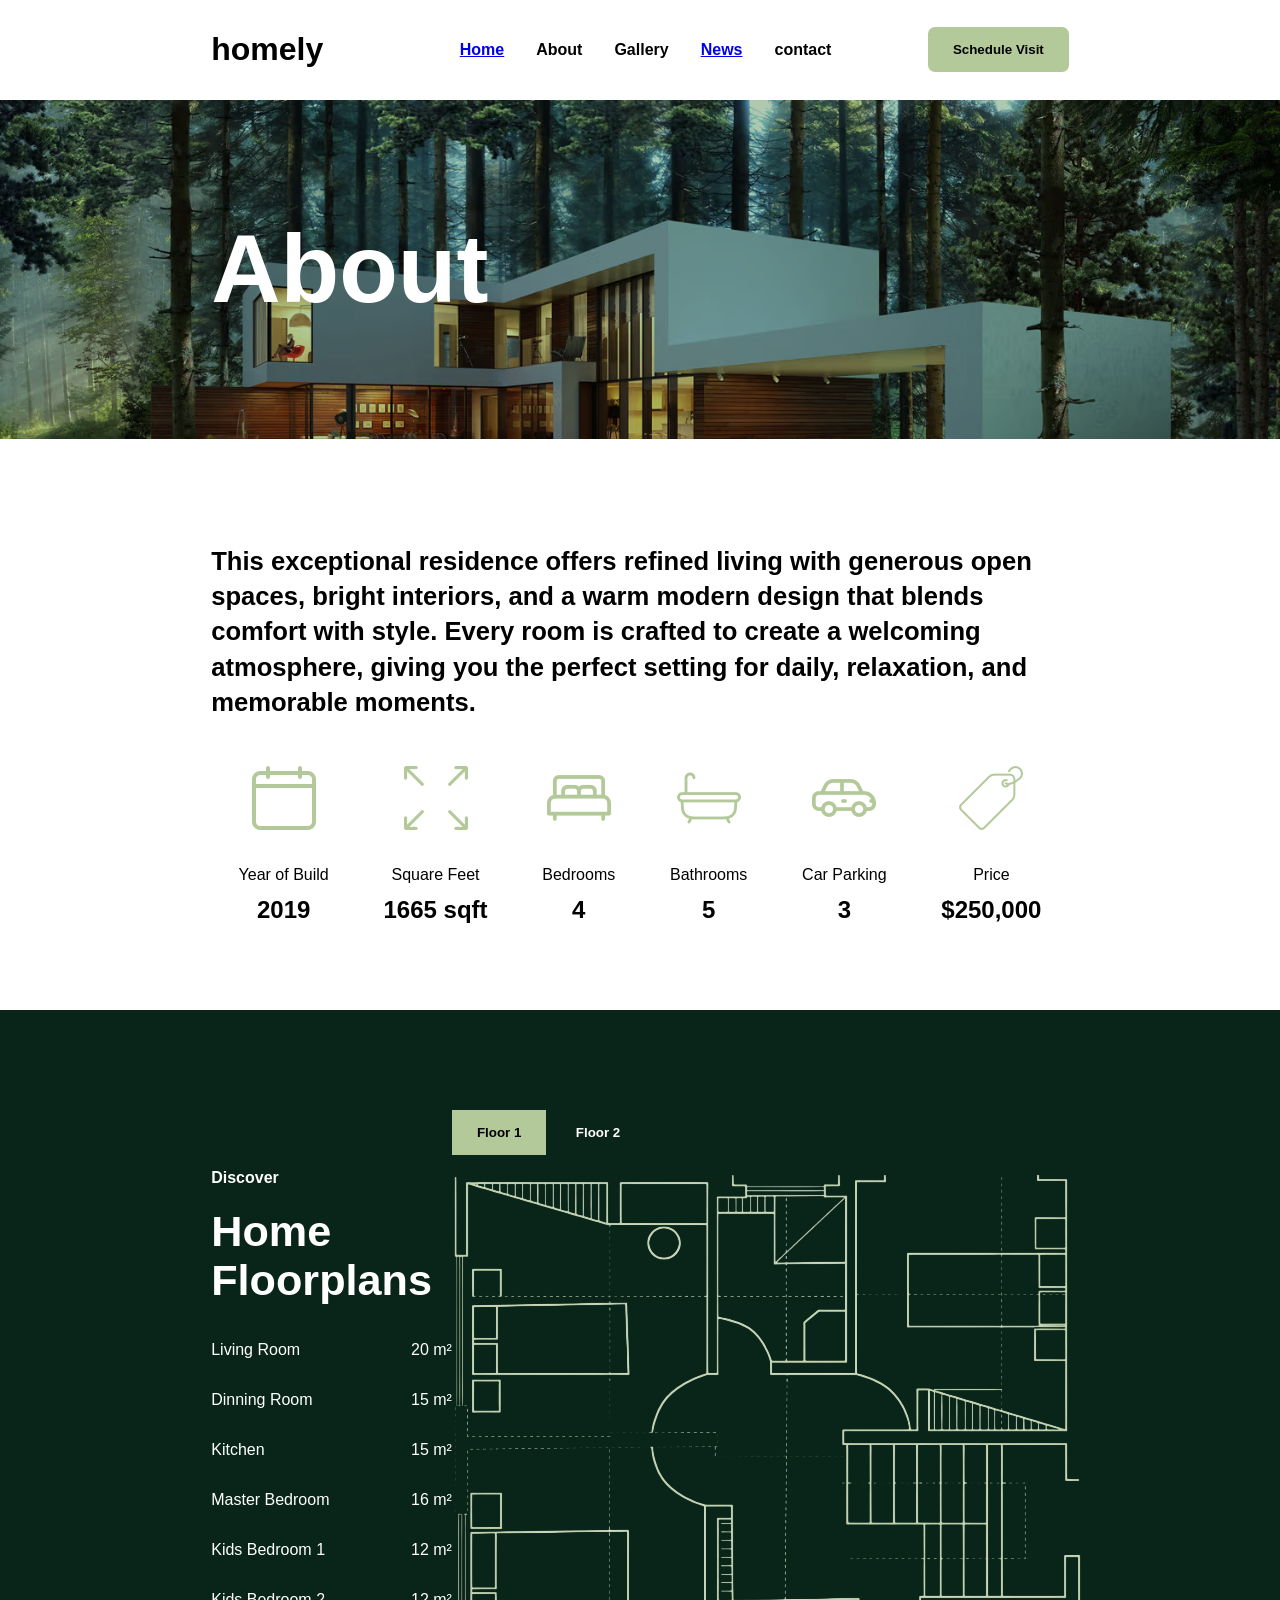
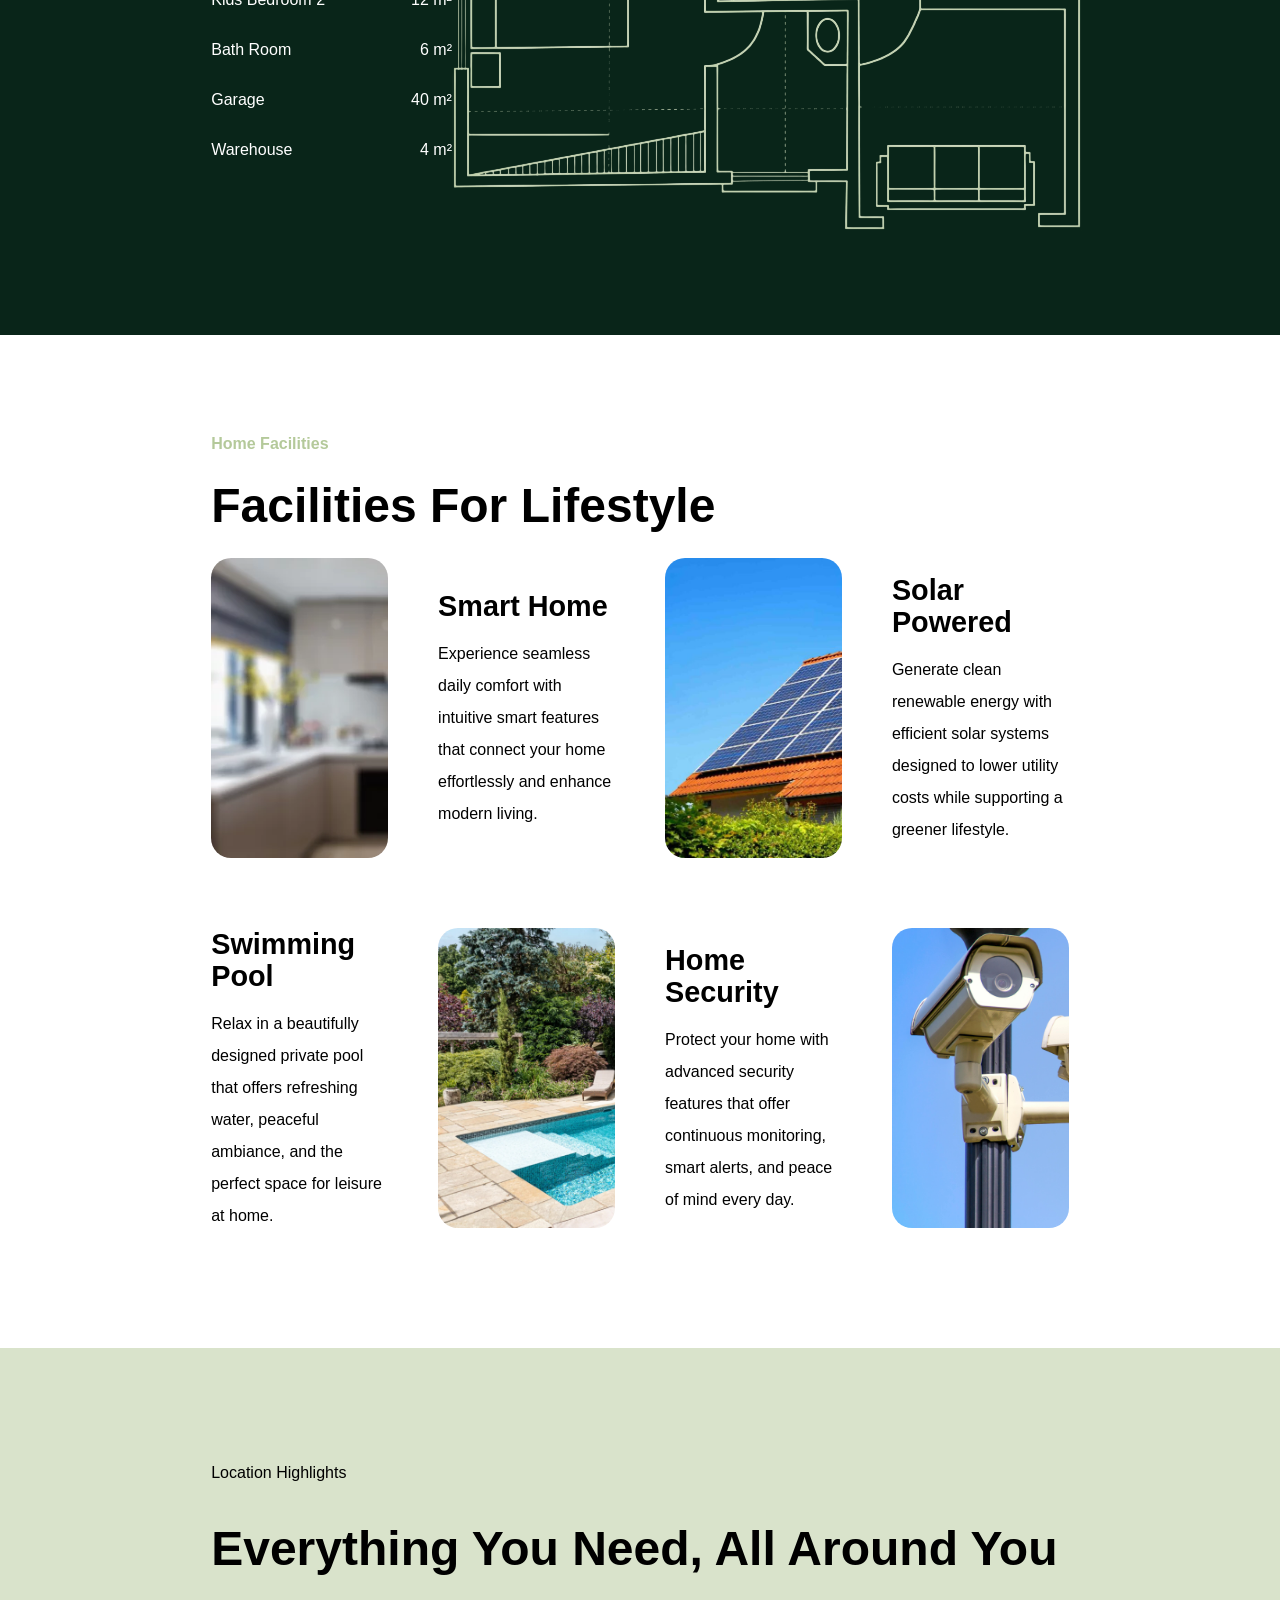
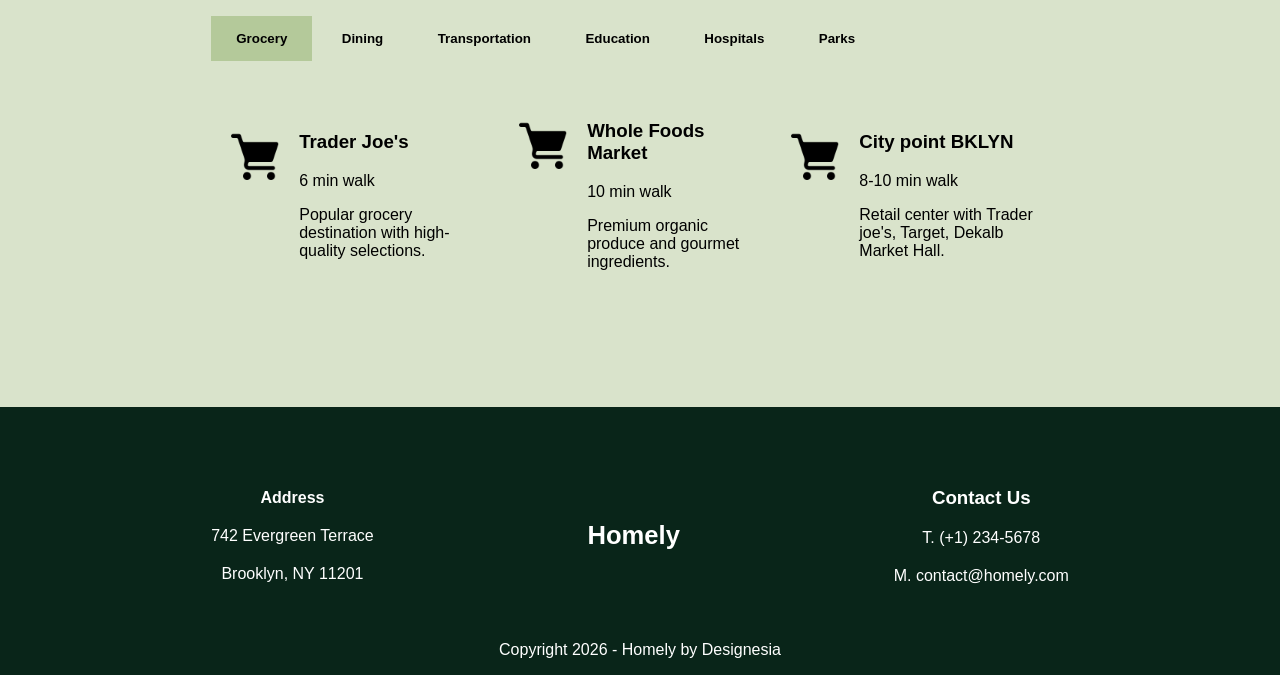
==== About.html @ 73abfb29 "first commit" ====
<!DOCTYPE html>
<html lang="en">
<head>
    <meta charset="UTF-8">
    <title>Title</title>
    <link rel="stylesheet" href="style.css">
</head>
<body>
<header>
    <h1>homely</h1>
    <nav>
        <ul class="navlist">
            <li><a href="index.html">Home</a></li>
            <li>About</li>
            <li>Gallery</li>
            <li><a href="News.html">News</a></li>
            <li>contact</li>
        </ul>
    </nav>
    <button class="hamburger" id="hamburger">&#9776;</button>
    <button>Schedule Visit</button>
</header>
<main>
    <div id="SubpageTitulo">
        <div>
            <h1>About</h1>
        </div>
    </div>
    <div id="AboutSubsection">
        <h3 id="AboutSubtitulo">This exceptional residence offers refined living with generous open spaces, bright
            interiors, and a warm
            modern design that blends comfort with style. Every room is crafted to create a welcoming atmosphere, giving
            you the perfect setting for daily, relaxation, and memorable moments.</h3>
        <div>
            <div>
                <div id="CalendarIcon"></div>
                <p>Year of Build</p>
                <h3>2019</h3>
            </div>
            <div>
                <div id="ExpandIcon64"></div>
                <p>Square Feet</p>
                <h3>1665 sqft</h3>
            </div>
            <div>
                <div id="BedIcon64"></div>
                <p>Bedrooms</p>
                <h3>4</h3>
            </div>
            <div>
                <div id="BathTubIcon64"></div>
                <p>Bathrooms</p>
                <h3>5</h3>
            </div>
            <div>
                <div id="CarIcon64"></div>
                <p>Car Parking</p>
                <h3>3</h3>
            </div>
            <div>
                <div id="PriceTagIcon"></div>
                <p>Price</p>
                <h3>$250,000</h3>
            </div>
        </div>
    </div>
    <div id="AboutLayout">
        <div id="HomeLayout">
            <div>
                <p id="AboutLayoutSubtitulo">Discover</p>
                <h2 id="HomeLayoutTitulo">Home Floorplans</h2>
                <div class="FloorAreas">
                    <p>Living Room</p>
                    <p>20 m²</p>
                </div>
                <div class="FloorAreas">
                    <p>Dinning Room</p>
                    <p>15 m²</p>
                </div>
                <div class="FloorAreas">
                    <p>Kitchen</p>
                    <p>15 m²</p>
                </div>
                <div class="FloorAreas">
                    <p>Master Bedroom</p>
                    <p>16 m²</p>
                </div>
                <div class="FloorAreas">
                    <p>Kids Bedroom 1</p>
                    <p>12 m²</p>
                </div>
                <div class="FloorAreas">
                    <p>Kids Bedroom 2</p>
                    <p>12 m²</p>
                </div>
                <div class="FloorAreas">
                    <p>Bath Room</p>
                    <p>6 m²</p>
                </div>
                <div class="FloorAreas">
                    <p>Garage</p>
                    <p>40 m²</p>
                </div>
                <div class="FloorAreas">
                    <p>Warehouse</p>
                    <p>4 m²</p>
                </div>
            </div>
            <div>
                <div>
                    <button>Floor 1</button>
                    <button class="TextoBlanco">Floor 2</button>
                </div>
                <img src="Images/HouseLayout.png" height="656" width="630" alt="Layout de la casa" id="LayoutImage"/>
            </div>
        </div>
    </div>
    <div id="AboutFacilities">
        <p id="AboutFacilitiesSubtitulo">Home Facilities</p>
        <h3 id="LifestyleText">Facilities For Lifestyle</h3>
        <div id="FacilitiesGrid">
            <div class="FacilitiesImg" id="SmartHomeImg"></div>
            <div class="FacilitiesText">
                <h3 class="FacilitiesGridTitulo">Smart Home</h3>
                <p>Experience seamless daily comfort with intuitive smart features that connect
                    your home effortlessly and enhance modern living.</p>
            </div>
            <div class="FacilitiesImg" id="SolarPoweredImg"></div>
            <div class="FacilitiesText">
                <h3 class="FacilitiesGridTitulo">Solar Powered</h3>
                <p>Generate clean renewable energy with efficient solar systems designed to
                    lower utility costs while supporting a greener lifestyle.</p>
            </div>
            <div class="FacilitiesText">
                <h3 class="FacilitiesGridTitulo">Swimming Pool</h3>
                <p>Relax in a beautifully designed private pool that offers refreshing water,
                    peaceful ambiance, and the perfect space for leisure at home.</p>
            </div>
            <div class="FacilitiesImg" id="SwimmingPoolImg"></div>
            <div class="FacilitiesText">
                <h3 class="FacilitiesGridTitulo">Home Security</h3>
                <p>Protect your home with advanced security features that offer continuous
                    monitoring, smart alerts, and peace of mind every day.</p>
            </div>
            <div class="FacilitiesImg" id="HomeSecurityImg"></div>
        </div>
    </div>
    <div id="Locations">
        <div>
            <p>Location Highlights</p>
            <h2 id="LocationsTitulo">Everything You Need, All Around You</h2>
            <div id="ButtonsLocations">
                <button>Grocery</button>
                <button>Dining</button>
                <button>Transportation</button>
                <button>Education</button>
                <button>Hospitals</button>
                <button>Parks</button>
            </div>
            <div id="GroceriesList">
                <div>
                    <img src="Images/ShoppingKartIcon.png" alt="Carrito">
                    <div>
                        <h3>Trader Joe's</h3>
                        <p>6 min walk</p>
                        <p>Popular grocery destination with high-quality selections.</p>
                    </div>
                </div>
                <div>
                    <img src="Images/ShoppingKartIcon.png" alt="Carrito">
                    <div>
                        <h3>Whole Foods Market</h3>
                        <p>10 min walk</p>
                        <p>Premium organic produce and gourmet ingredients.</p>
                    </div>
                </div>
                <div>
                    <img src="Images/ShoppingKartIcon.png" alt="Carrito">
                    <div>
                        <h3>City point BKLYN</h3>
                        <p>8-10 min walk</p>
                        <p>Retail center with Trader joe's, Target, Dekalb Market Hall.</p>
                    </div>
                </div>
            </div>
        </div>
    </div>
</main>
<footer>
    <div>
        <div id="FooterAddress">
            <h4>Address</h4>
            <p>742 Evergreen Terrace</p>
            <p>Brooklyn, NY 11201</p>
        </div>
        <div>
            <h3 id="FooterNombre">Homely</h3>
        </div>
        <div>
            <h3>Contact Us</h3>
            <p>T. (+1) 234-5678</p>
            <p>M. contact@homely.com</p>
        </div>
    </div>
    <p>Copyright 2026 - Homely by Designesia</p>
</footer>
</body>
</html>
---- style.css ----
html, body {
    /* Esto es para que no se desborde Lateralmente */
    max-width: 100%;
}

html {
    /* Esta línea es lo que principalmente permite hacer un smooth scroll a ciertas secciones de la pagina a través del nav */
    scroll-behavior: smooth;
}

body {
    /* Estilo de todas las letras de la página */
    font-family: Arial, Helvetica, sans-serif;
    margin: 0;
    display: flex;
    flex-direction: column;
    align-items: center;
}

header {
    /* Sticky position permite que se enganche a la parte de arriba de la pantalla */
    position: sticky;
    top: 0;
    /* Todo esto lo busqué en google para poder hacer el sticky header */
    /* Sirve básicamente para que el header se ponga por delante de los elementos en los que se encuentra por encima */
    z-index: 100;
    background-color: white;
    /* Animación para cuando se engancha arriba */
    transition: box-shadow 0.3s ease, padding 0.3s ease;
    /* Este padding sirve para que el justify-content del flex no ponga los elementos enganchados a las esquinas */
    padding: 10px 16.5%;
    width: 67%;
    display: flex;
    flex-direction: row;
    justify-content: space-between;
    align-items: center;
}

/* Esta es la clase que se activa cuando empiezas a hacer scroll */
header.scrolled {
    /* Pequeño efecto para dar la ilusión de que el header está por encima de los elementos */
    box-shadow: 0 4px 20px rgba(0, 0, 0, 0.1);
    padding: 6px 16.5%;
}

.navlist {
    display: flex;
    flex-direction: row;
    gap: 32px;
}

.navlist li {
    /* Esto quita los bullet points de los elementos li */
    list-style-type: none;
    font-weight: bold;
}

button {
    border: none;
    padding: 15px 25px;
    border-radius: 7px;
    background-color: #B4C99A;
    font-weight: bold;
}

main {
    width: 100%;
    display: flex;
    flex-direction: column;
    align-items: center;
}

#Hero {
    width: 67%;
    margin-top: 50px;
    margin-bottom: 100px;
    display: flex;
    flex-direction: row;
    justify-content: space-between;
    align-items: center;
}

#Hero > div:first-child {
    width: 50%;
}

#Hero > div:last-child {
    width: 40%;
}

#HeroTitulo {
    font-size: 3.5rem;
    font-weight: bold;
}

#HeroSubtitulo {
    font-size: 1rem;
    color: #B4C99A;
    font-weight: bold;
}

.TextoNormal {
    font-size: 1rem;
    color: #707070;
    line-height: 2;
}

#HeroImage {
    width: 100%;
}

#HeroSubSection {
    width: 100%;
    padding-top: 70px;
    padding-bottom: 70px;
    display: flex;
    flex-direction: column;
    align-items: center;
    background-color: #092519;
}

#SubSectionText {
    width: 67%;
    display: flex;
    flex-direction: row;
    justify-content: space-between;
    align-items: center;
}

/* Esta sección equivale al texto de la propiedad de la izquierda */
#HeroSubSection > div:first-child > div:first-child {
    width: 70%;
    font-size: 1.6rem;
    line-height: 1.5;
    font-weight: bold;
}

/* El precio "For Sale" de la vivienda a la derecha */
#HeroSubSection > div:first-child > div:last-child {
    width: 30%;
    display: flex;
    flex-direction: column;
    justify-content: center;
    align-items: center;
}

/* Div con las características */
#HeroSubSection > div:last-child {
    width: 67%;
    display: flex;
    flex-direction: row;
    align-items: center;
}

.TextoBlanco {
    color: white;
}

#TextoBlancoGrande {
    margin: 0;
    font-size: 4rem;
}

#TextoVerdeSecundario {
    margin: 0 0 10px;
    color: #B4C99A;
    font-size: 1.6rem;
    font-weight: bold;
}

#DivContainer {
    gap: 12%;
}

.SubSectionContainer {
    width: 170px;
    display: flex;
    flex-direction: row;
    align-items: center;
    gap: 20px;
}

#ExpandIcon {
    width: 32px;
    height: 32px;
    background-color: #B4C99A;
    /* Mask-image permet posar una imatge per sobre, en aquest cas un icono, i que agafi el color de fons per fer que la imatge sigui d'un color */
    mask-image: url("Images/ExpandIcon.png");
}

#BedIcon {
    width: 32px;
    height: 32px;
    background-color: #B4C99A;
    mask-image: url("Images/BedIcon.png");
}

#BathTubIcon {
    width: 32px;
    height: 32px;
    background-color: #B4C99A;
    mask-image: url("Images/BathTubIcon.png");
}

#CarIcon {
    width: 32px;
    height: 32px;
    background-color: #B4C99A;
    mask-image: url("Images/CarIcon.png");
}

#ImageGrid {
    width: 100%;
    background-color: #B4C99A;
    padding: 100px 0 100px 0;
    display: flex;
    flex-direction: column;
    align-items: center;
}

/* Grid con las imágenes en un 3x2 */
#ImageGrid > div:first-child {
    width: 67%;
    display: grid;
    grid-template-columns: auto auto auto;
    gap: 25px;
    align-items: center;
}

/* Todos los bloques de dentro el grid */
#ImageGrid > div:first-child div {
    /* La propietat background-blend-mode et permet aplicar-li un tint al div a partir del color de fons */
    background-color: #D4DEC6;
    background-blend-mode: multiply;
    height: 250px;
    border-radius: 20px;
    display: flex;
    flex-direction: column;
    justify-content: end;
    align-items: center;
}

#ImageGrid > div:first-child > div > p {
    color: white;
    font-size: 1.2rem;
    margin-bottom: 30px;
    font-weight: bold;
}

/* utilizo background-image en vez de <img> para poder usar background-size: cover */
/* y recortar la imagen sin deformarla */
/* Así también se puede usar background-position para cuadrar bien la imagen*/
#LivingRoomImg {
    background-image: url("Images/LivingRoom.png");
    background-size: cover;
}

#MasterBedroomImg {
    background-image: url("Images/MasterBedroom.png");
    background-size: cover;
}

#DinningRoomImg {
    background-image: url("Images/DinningRoom.png");
    background-size: cover;
}

#KitchenImg {
    background-image: url("Images/Kitchen.png");
    background-size: cover;
}

#BathroomImg {
    background-image: url("Images/Bathroom.png");
    background-size: cover;
}

#TerraceImg {
    background-image: url("Images/Terrace.png");
    background-size: cover;
}

#HomeLayout {
    width: 67%;
    padding: 100px 0 100px 0;
    display: flex;
    flex-direction: row;
    justify-content: space-between;
    align-items: center;
}

#HomeLayout > div:first-child {
    display: flex;
    flex-direction: column;
}

#HomeLayoutTitulo {
    font-size: 2.7rem;
    margin: 20px 20px 20px 0;
}

#HomeLayoutSubtitulo {
    margin: 0;
    color: #B4C99A;
    font-weight: bold;
}

.FloorAreas {
    display: flex;
    flex-direction: row;
    justify-content: space-between;
}

#HomeLayout > div:last-child > div:first-child > button:first-child {
    border-radius: 0;
}

#HomeLayout > div:last-child > div:first-child > button:last-child {
    background-color: transparent;
}

#LayoutImage {
    padding-top: 20px;
}

#TourImage {
    width: 100%;
}

#HomeFacilities {
    width: 100%;
    padding: 100px 0 100px 0;
    background-color: #092519;
    display: flex;
    flex-direction: column;
    align-items: center;
}

#FacilitiesSubtitulo {
    font-weight: bold;
    margin: 0;
}

#HomeFacilities > div:first-child {
    width: 67%;
    display: flex;
    flex-direction: column;

}

#LifestyleFlex {
    display: flex;
    flex-direction: row;
    justify-content: space-between;
    align-items: center;
}

#LifestyleText {
    font-size: 3rem;
    margin-top: 25px;
    margin-bottom: 25px;
}

/* Grid 4x2 para imagen y texto de cada facility */
#FacilitiesGrid {
    display: grid;
    grid-template-columns: 1fr 1fr 1fr 1fr;
    grid-template-rows: 1fr 1fr;
    gap: 50px;
}

.FacilitiesImg {
    height: 300px;
    border-radius: 20px;
}

#SmartHomeImg {
    background-image: url("Images/SmartHome.png");
    background-size: cover;
}

#SolarPoweredImg {
    background-image: url("Images/SolarPanels.png");
    background-size: cover;
}

#SwimmingPoolImg {
    background-image: url("Images/SwimmingPool.png");
    background-size: cover;
}

#HomeSecurityImg {
    background-image: url("Images/HomeSecurity.png");
    background-size: cover;
}

.FacilitiesGridTitulo {
    font-size: 1.8rem;
    margin: 0;
}

.FacilitiesText {
    display: flex;
    flex-direction: column;
    justify-content: center;
    line-height: 2rem;
}

#TextStrip {
    width: 100%;
    height: 100px;
    background-color: #B4C99A;
    display: flex;
    justify-content: space-around;
    flex-direction: row;
    align-items: center;
    font-size: 2.5rem;
}

.TextoVerde {
    color: #627061;
}

#ContactUs {
    width: 67%;
    margin: 100px 0 100px 0;
    display: flex;
    flex-direction: row;
    justify-content: space-between;
}

#ContactUs > div:first-child {
    width: 33%;
    display: flex;
    flex-direction: column;
}

#ContactoTitulo {
    font-size: 2.5rem;
    margin-top: 20px;
    margin-bottom: 20px;
}

#ContactoSubtitulo {
    color: #B4C99A;
    font-weight: bold;
}

#NombreContacto {
    font-size: 1.2rem;
    font-weight: bold;
    margin-bottom: 0;
}

#NumeroContacto {
    color: #B4C99A;
    font-weight: bold;
    margin: 10px 0 0;
}

#ContactUs > div:last-child {
    width: 65%;
    display: flex;
    flex-direction: column;
    gap: 30px;
}

label {
    width: 100%;
    height: 50px;
}

input {
    width: 100%;
    height: 50px;
    background-color: #F6F7F7;
    border-style: solid;
    border-width: 1px;
    border-radius: 7px;
    border-color: #E9EAEA;
}

#TextareaLabel {
    height: 5.5rem;
}

textarea {
    height: 70px;
    width: 100%;
    padding-left: 10px;
    background-color: #F6F7F7;
    border-color: #E9EAEA;
    border-radius: 7px;
}

#RequestButton {
    width: 150px;
}

footer {
    width: 100%;
    background-color: #092519;
    color: white;
    display: flex;
    flex-direction: column;
    align-items: center;
}

footer > div:first-child {
    width: 67%;
    padding: 70px 0 30px 0;
    display: flex;
    flex-direction: row;
    justify-content: space-between;
    align-items: center;
}

footer > div:first-child div {
    display: flex;
    flex-direction: column;
    align-items: center;
}

footer > div:first-child div * {
    margin: 10px 0 10px 0;
}

#FooterNombre {
    font-size: 1.6rem;
}

#SubpageTitulo {
    width: 100%;
    display: flex;
    flex-direction: column;
    align-items: center;
    background-image: url("Images/News.png");
    background-size: cover;
    background-position: top;
    background-color: #B1CFB7;
    background-blend-mode: multiply;
}

#SubpageTitulo > div {
    width: 67%;
    padding: 50px 0 50px 0;
    color: white;
    font-size: 3rem;
}

#NewsGrid {
    width: 67%;
    margin-top: 100px;
    display: grid;
    grid-template-columns: 1fr 1fr 1fr;
    grid-template-rows: 1fr 1fr;
    gap: 20px;
}

#NewsGrid div {
    height: 400px;
    background-color: #B1CFB7;
    background-blend-mode: multiply;
    border-radius: 25px;
    display: flex;
    flex-direction: column;
    justify-content: end;
}

#NewsGrid div > p {
    margin: 0 40px 50px 40px;
    font-size: 1.2rem;
    line-height: 2rem;
    font-weight: bold;
    color: white;
}

#DailyHomeCareImg {
    background-image: url("Images/DailyHomeCare.png");
    background-size: cover;
}

#MaintainingCleanHomeImg {
    background-image: url("Images/MaintainingCleanHome.png");
    background-size: cover;
}

#EssentialHomeHabitsImg {
    background-image: url("Images/EssentialHomeHabits.png");
    background-size: cover;
    background-position: center;
}

#CleaningHacksImg {
    background-image: url("Images/CleaningHacks.png");
    background-size: cover;
}

#HomeMaintenanceImg {
    background-image: url("Images/HomeMaintenance.png");
    background-size: cover;
}

#ReduceClutterImg {
    background-image: url("Images/ReduceClutter.png");
    background-size: cover;
    background-position: center;
}

#NewsButtons {
    width: 67%;
    margin-top: 60px;
    margin-bottom: 100px;
    display: flex;
    flex-direction: row;
    justify-content: center;
    align-items: center;
    gap: 10px;
}

#NewsButtons button {
    padding: 15px 18px;
    border-radius: 100%;
}

.UnselectedButton {
    background-color: transparent;
}

#SelectedButton {
    background-color: #D8F6B2;
}

.hamburger {
    display: none;
    background: none;
    border: none;
    font-size: 2rem;
    cursor: pointer;
    padding: 5px 10px;
}

#AboutSubsection {
    width: 67%;
    margin: 80px 0 80px 0;
    display: flex;
    flex-direction: column;
    align-items: center;
}

#AboutSubtitulo {
    font-size: 1.6rem;
    line-height: 2.2rem;
}

#AboutSubsection > div {
    width: 100%;
    display: flex;
    flex-direction: row;
    justify-content: space-around;
    align-items: center;
}

#AboutSubsection > div div {
    display: flex;
    flex-direction: column;
    align-items: center;
}

#AboutSubsection > div div h3 {
    font-size: 1.5rem;
}

#AboutSubsection > div div * {
    margin: 6px 0;
}

#AboutSubsection > div div > div {
    margin: 20px 0 30px 0;
}

#CalendarIcon {
    width: 64px;
    height: 64px;
    background-color: #B4C99A;
    mask-image: url("Images/CalendarIcon.png");
}

#ExpandIcon64 {
    width: 64px;
    height: 64px;
    background-color: #B4C99A;
    mask-image: url("Images/ExpandIcon64.png");
}

#BedIcon64 {
    width: 64px;
    height: 64px;
    background-color: #B4C99A;
    mask-image: url("Images/BedIcon64.png");
}

#BathTubIcon64 {
    width: 64px;
    height: 64px;
    background-color: #B4C99A;
    mask-image: url("Images/BathTubIcon64.png");
}

#CarIcon64 {
    width: 64px;
    height: 64px;
    background-color: #B4C99A;
    mask-image: url("Images/CarIcon64.png");
}

#PriceTagIcon {
    width: 64px;
    height: 64px;
    background-color: #B4C99A;
    mask-image: url("Images/PriceTagIcon.png");
}

#AboutLayout {
    width: 100%;
    background: #092519;
    color: white;
    display: flex;
    justify-content: center;
    align-items: center;
}

#AboutLayoutSubtitulo {
    margin: 0;
    color: white;
    font-weight: bold;
}

#AboutFacilities {
    width: 67%;
    padding: 100px 0 100px 0;
    display: flex;
    flex-direction: column;
}

#AboutFacilitiesSubtitulo {
    margin: 0;
    color: #B4C99A;
    font-weight: bold;
}

.ContactEnd {
    align-items: end;
}

.ContactStart {
    align-items: start;
}

#Locations {
    width: 100%;
    padding: 100px 0 100px 0;
    background-color: #D9E3CB;
    display: flex;
    flex-direction: column;
    align-items: center;
}

#Locations > div {
    width: 67%;
}

#LocationsTitulo {
    font-size: 3rem;
}

#ButtonsLocations button {
    background-color: transparent;
}

#ButtonsLocations > button:first-child {
    border-radius: 0;
    background-color: #B4C99A;
}

#GroceriesList {
    display: flex;
    flex-direction: row;
    justify-content: space-around;
    align-items: center;
}

#GroceriesList > div {
    display: flex;
    flex-direction: row;
    margin: 40px 20px 20px 20px;
}

#GroceriesList > div > img {
    width: 48px;
    height: 48px;
    margin: 20px 20px 0 0;
}

label[for] {
    display: block;
    height: auto;
    font-weight: bold;
    font-size: 0.85rem;
    margin-bottom: 6px;
    color: #333;
}

.field {
    display: flex;
    flex-direction: column;
    width: 100%;
}

input {
    padding-left: 10px;
}

input.invalid,
textarea.invalid {
    border-color: #e05252;
    background-color: #fff5f5;
}

input.valid,
textarea.valid {
    border-color: #B4C99A;
}

.error-msg {
    color: #e05252;
    font-size: 0.8rem;
    margin-top: 4px;
    /* Evita que el layout salte al aparecer */
    min-height: 18px;
}


@media (max-width: 768px) {
    header {
        width: 90%;
        flex-wrap: wrap;
        padding: 14px 5%;
        position: sticky;
        top: 0;
        background-color: white;
        z-index: 100;
    }

    .hamburger {
        display: block;
    }

    .navlist {
        display: none;
        flex-direction: column;
        width: 100%;
        gap: 16px;
        padding: 20px 0;
    }

    .navlist.open {
        display: flex;
    }

    #Hero {
        width: 90%;
        flex-direction: column;
        gap: 30px;
        margin-bottom: 50px;
    }

    #Hero > div:first-child,
    #Hero > div:last-child {
        width: 100%;
    }

    #HeroTitulo {
        font-size: 2rem;
        margin-top: 0;
    }

    #SubSectionText {
        flex-direction: column;
        gap: 30px;
        width: 90%;
    }

    #HeroSubSection > div:first-child > div:first-child {
        width: 100%;
        font-size: 1.2rem;
    }

    #HeroSubSection > div:first-child > div:last-child {
        width: 100%;
        align-items: flex-start;
    }

    #TextoBlancoGrande {
        font-size: 2.8rem;
    }

    #HeroSubSection > div:last-child {
        width: 90%;
        flex-wrap: wrap;
        gap: 20px;
    }

    #DivContainer {
        gap: 20px;
        flex-wrap: wrap;
    }

    #ImageGrid > div:first-child {
        width: 90%;
        grid-template-columns: 1fr;
    }

    #HomeLayout {
        width: 90%;
        flex-direction: column;
        gap: 40px;
        padding: 60px 0;
    }

    #HomeLayoutTitulo {
        font-size: 2rem;
    }

    #HomeLayout > div:last-child {
        width: 100%;
    }

    #LayoutImage {
        width: 100%;
        height: auto;
    }

    #HomeFacilities > div:first-child {
        width: 90%;
    }

    #FacilitiesGrid {
        grid-template-columns: 1fr;
        gap: 30px;
    }

    .FacilitiesImg {
        height: 220px;
    }

    #LifestyleFlex {
        margin-bottom: 20px;
    }

    #LifestyleText {
        font-size: 1.8rem;
        margin: 0;
    }

    #TextStrip {
        flex-direction: column;
        height: auto;
        padding: 30px 0;
        gap: 10px;
        font-size: 1.2rem;
        text-align: center;
    }

    #ContactUs {
        width: 67%;
        flex-direction: column;
        align-items: flex-start;
        gap: 40px;
        margin: 60px 0;
    }

    #ContactUs > div:first-child,
    #ContactUs > div:last-child {
        width: 100%;
    }

    #ContactoTitulo {
        font-size: 1.8rem;
    }

    #ContactUs > div:last-child div {
        flex-direction: column;
        gap: 20px;
    }

    footer > div:first-child {
        width: 90%;
        flex-direction: column;
        gap: 30px;
        text-align: center;
        padding: 50px 0 30px;
    }

    #NewsGrid {
        width: 90%;
        grid-template-columns: 1fr;
        margin-top: 50px;
    }

    #FooterAddress {
        order: 4;
    }

    header.scrolled {
        padding: 14px 5%;
    }
}
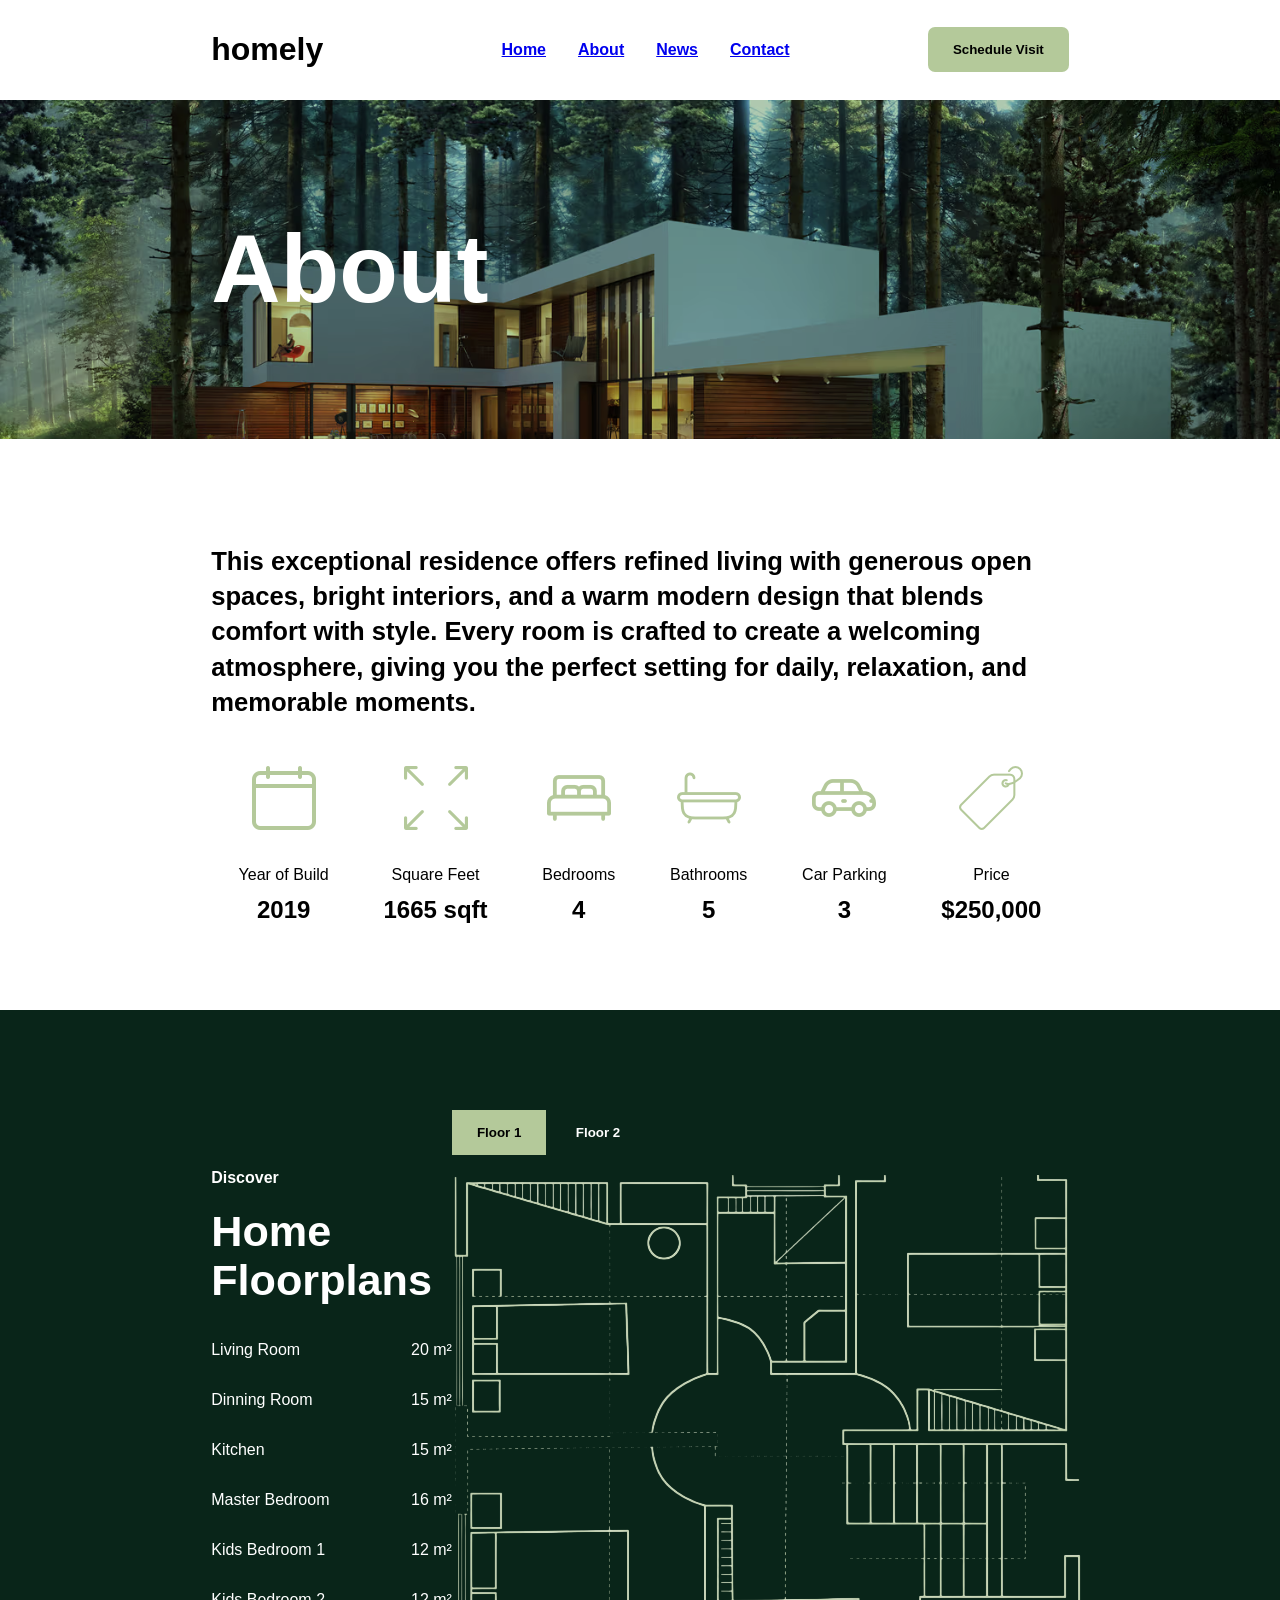
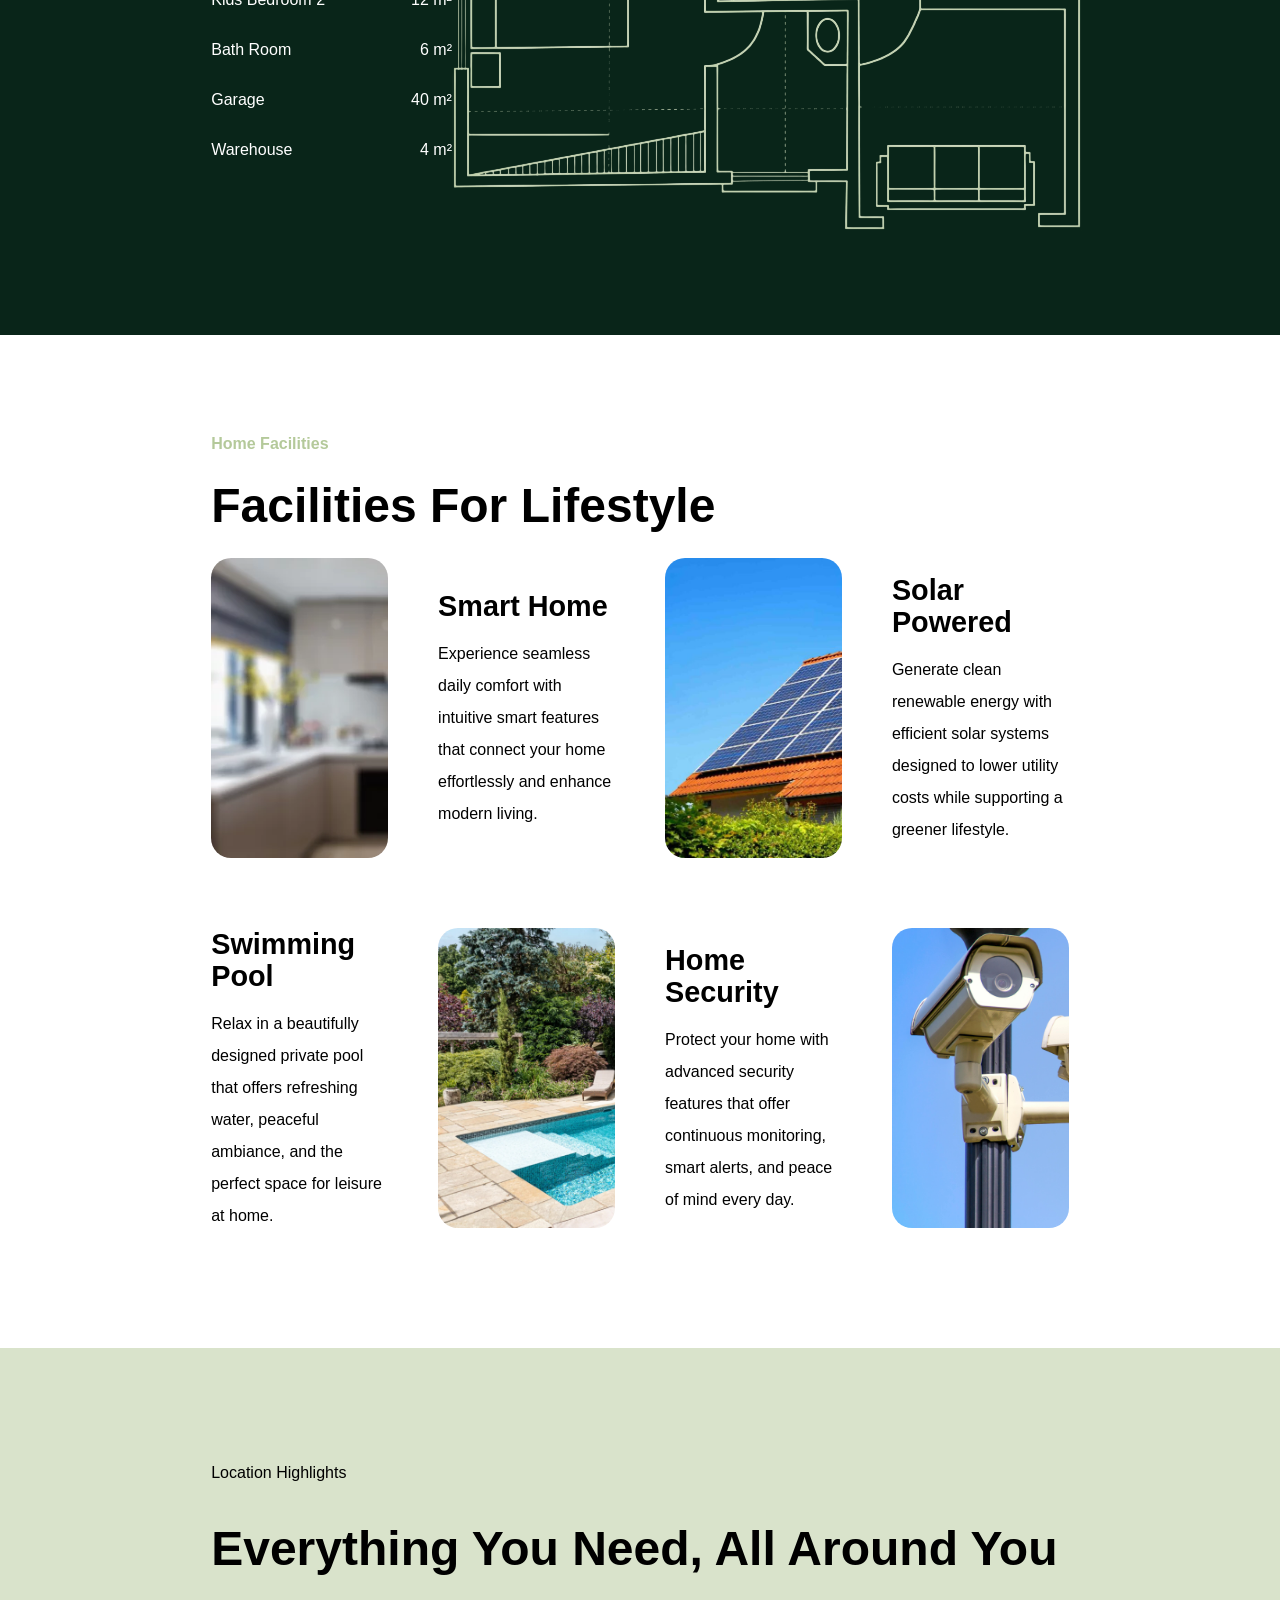
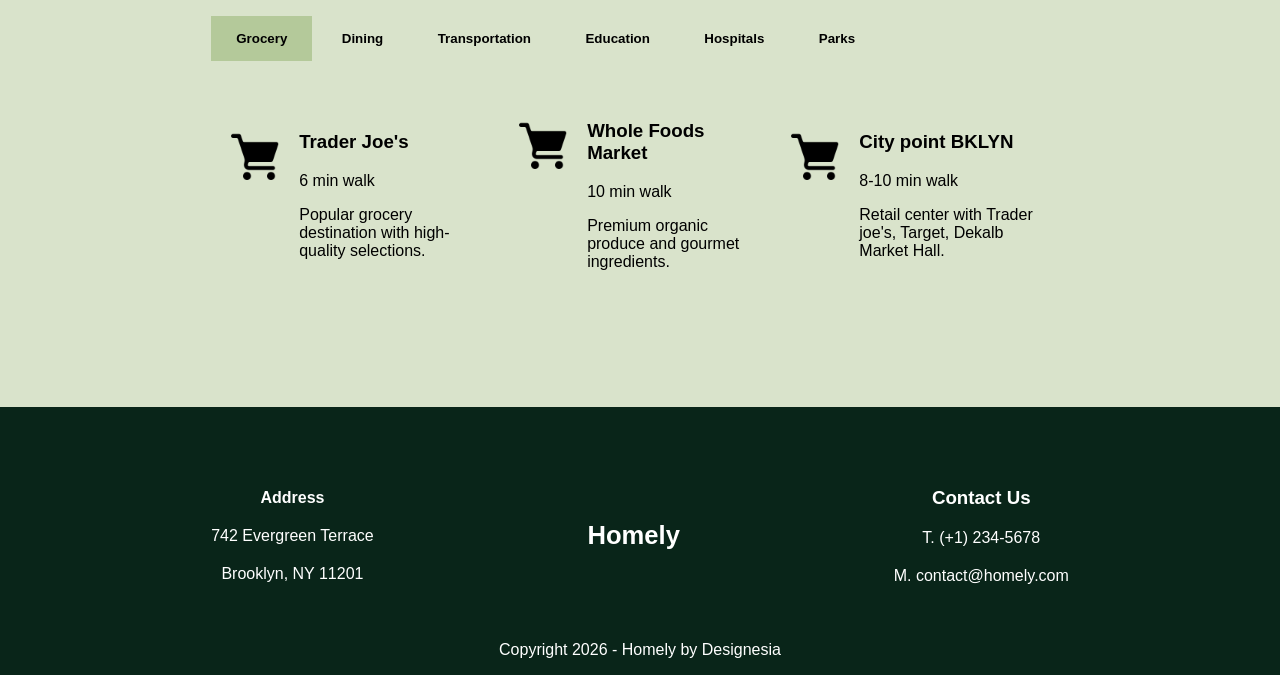
==== commit 7bf3bb89: "arreglos varios" ====
--- a/About.html
+++ b/About.html
@@ -4,6 +4,7 @@
     <meta charset="UTF-8">
     <title>Title</title>
     <link rel="stylesheet" href="style.css">
+    <script src="script.js" defer></script>
 </head>
 <body>
 <header>
@@ -11,10 +12,9 @@
     <nav>
         <ul class="navlist">
             <li><a href="index.html">Home</a></li>
-            <li>About</li>
-            <li>Gallery</li>
+            <li><a href="About.html">About</a></li>
             <li><a href="News.html">News</a></li>
-            <li>contact</li>
+            <li><a href="Contact.html">Contact</a></li>
         </ul>
     </nav>
     <button class="hamburger" id="hamburger">&#9776;</button>
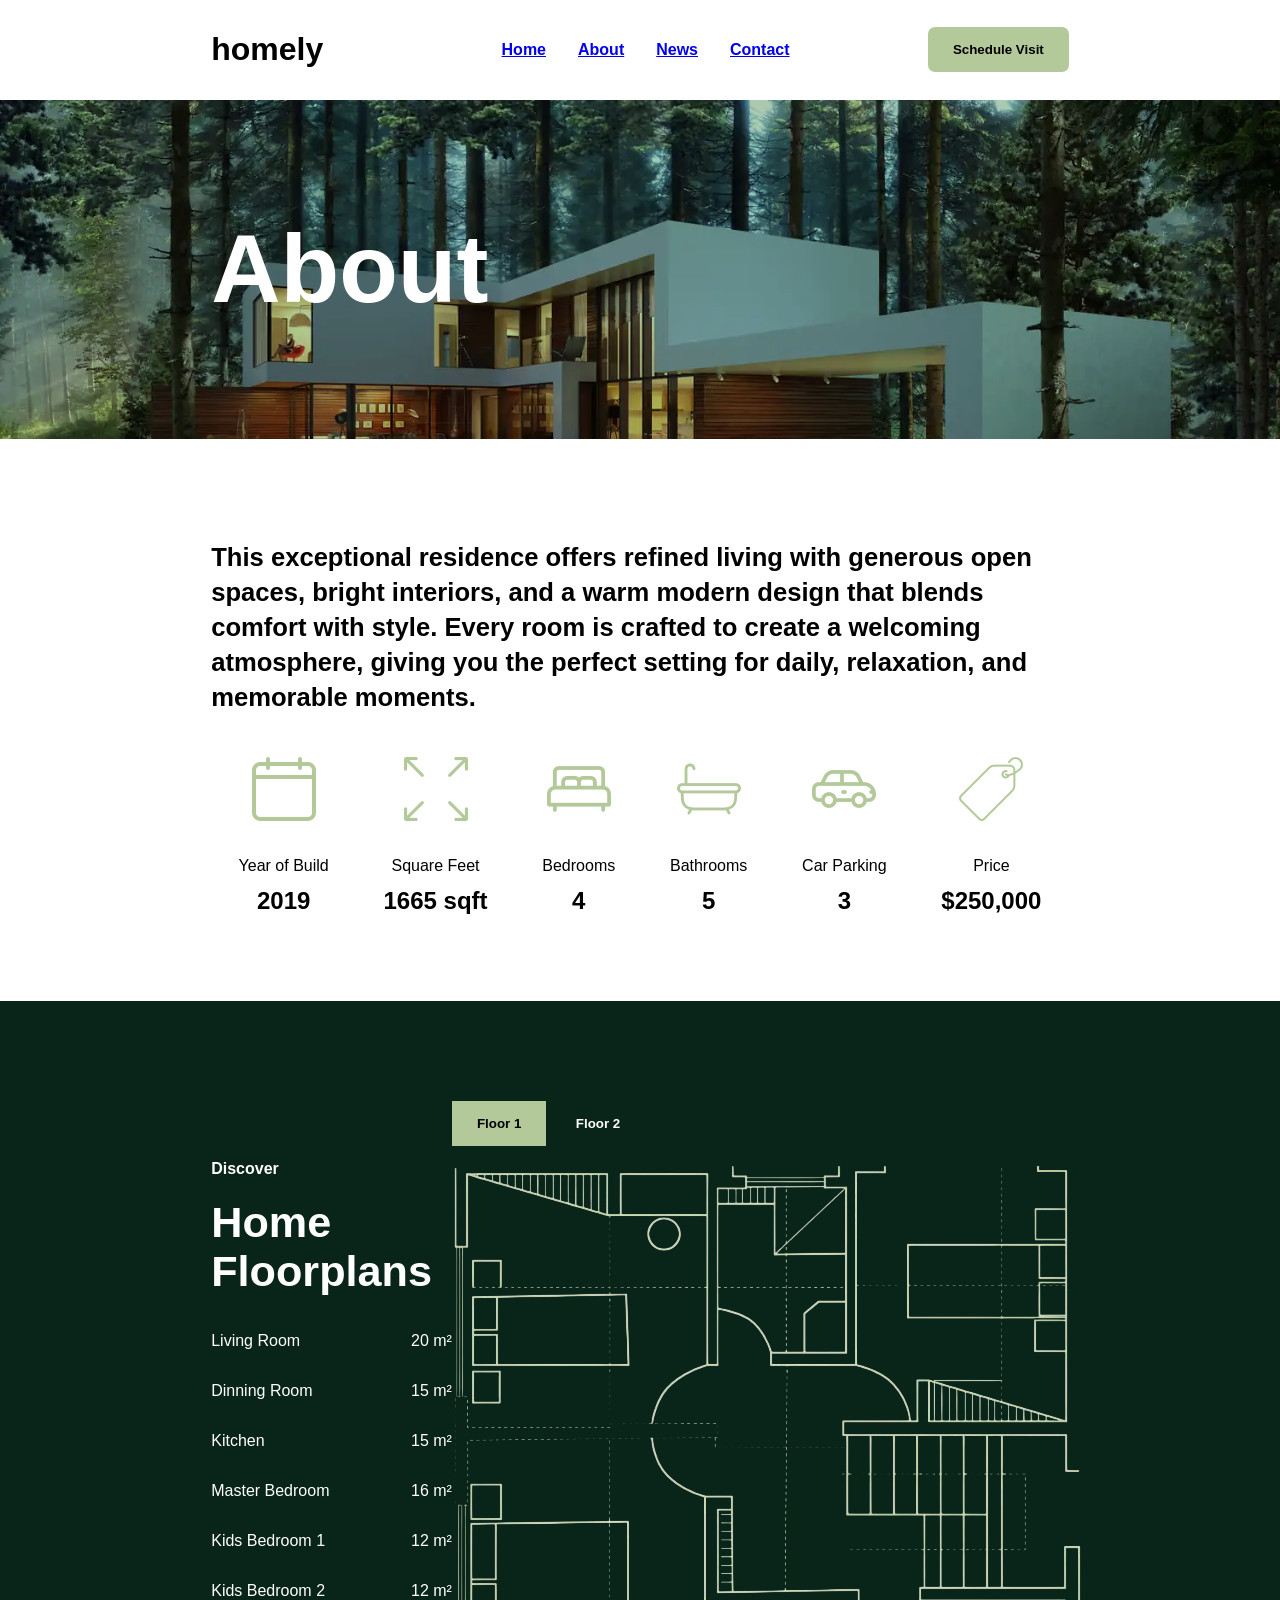
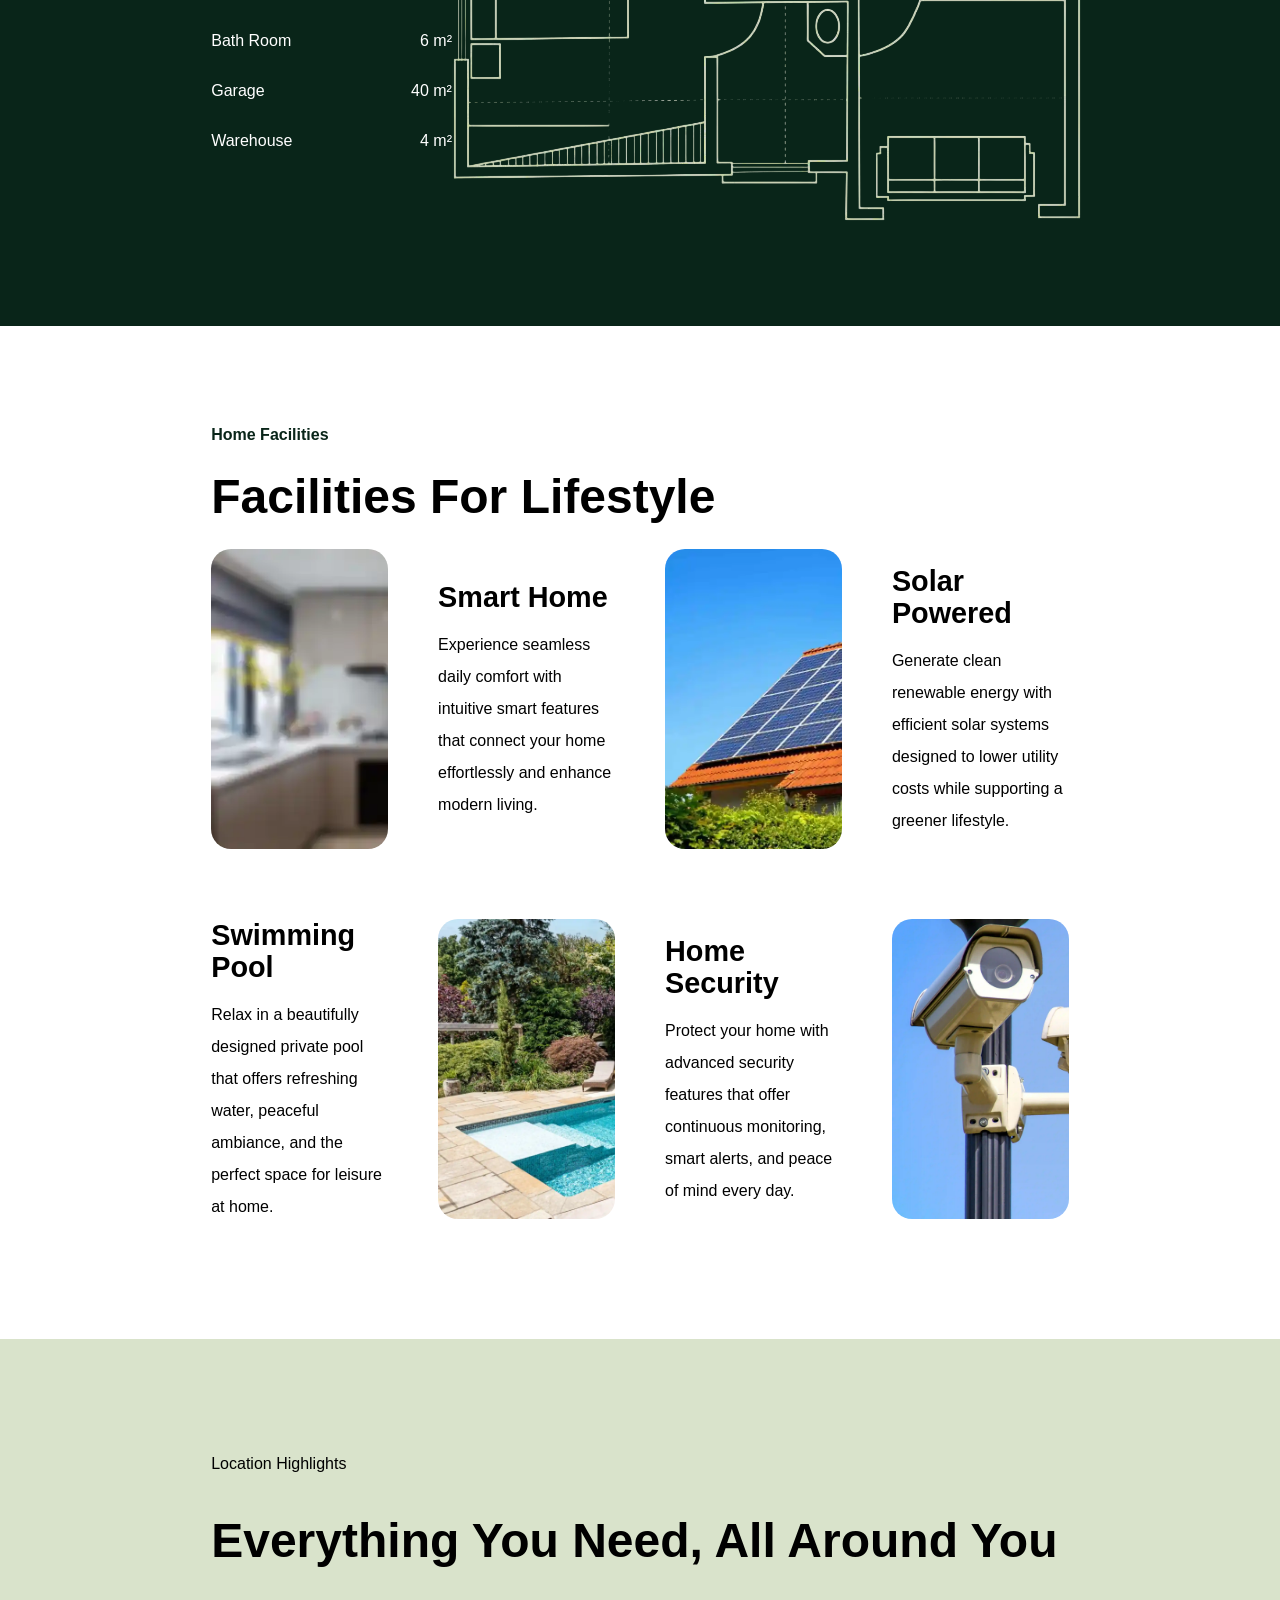
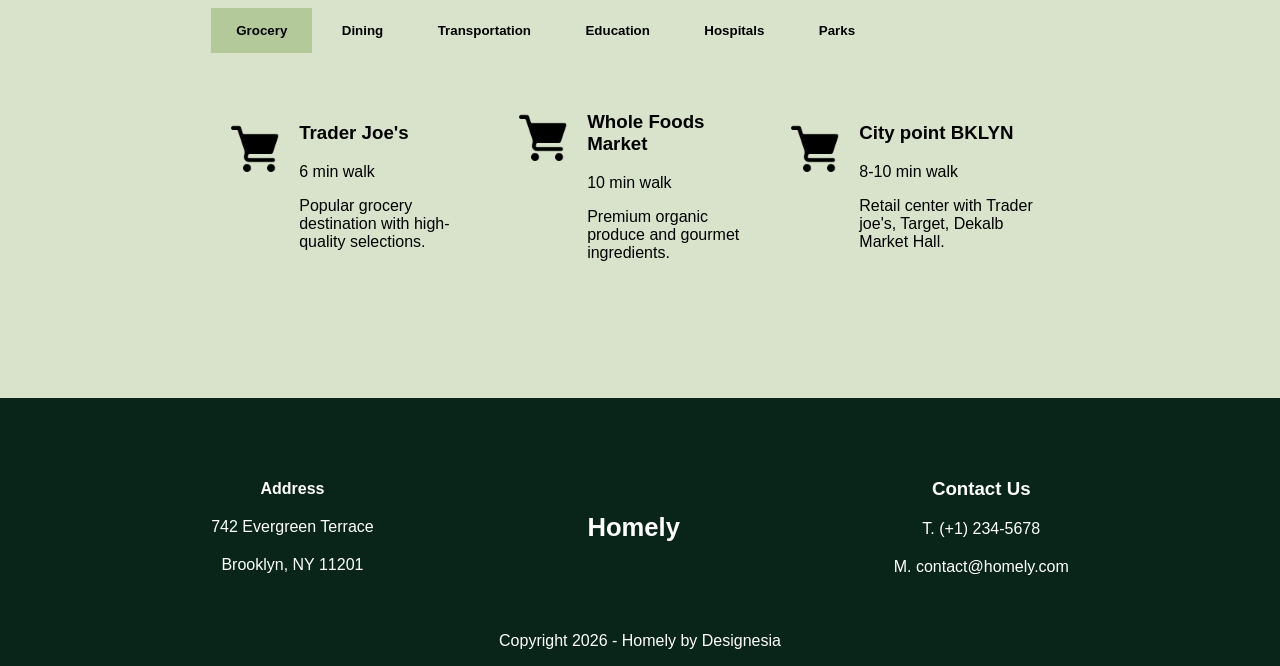
==== commit 3c2ea54d: "optimización páginas PageSpeed" ====
--- a/About.html
+++ b/About.html
@@ -2,8 +2,9 @@
 <html lang="en">
 <head>
     <meta charset="UTF-8">
+    <meta name="viewport" content="width=device-width, initial-scale=1">
     <title>Title</title>
-    <link rel="stylesheet" href="style.css">
+    <link rel="preload" href="style.css" as="style" onload="this.onload=null;this.rel='stylesheet'">
     <script src="script.js" defer></script>
 </head>
 <body>
@@ -27,10 +28,10 @@
         </div>
     </div>
     <div id="AboutSubsection">
-        <h3 id="AboutSubtitulo">This exceptional residence offers refined living with generous open spaces, bright
+        <h2 id="AboutSubtitulo">This exceptional residence offers refined living with generous open spaces, bright
             interiors, and a warm
             modern design that blends comfort with style. Every room is crafted to create a welcoming atmosphere, giving
-            you the perfect setting for daily, relaxation, and memorable moments.</h3>
+            you the perfect setting for daily, relaxation, and memorable moments.</h2>
         <div>
             <div>
                 <div id="CalendarIcon"></div>
@@ -111,7 +112,7 @@
                     <button>Floor 1</button>
                     <button class="TextoBlanco">Floor 2</button>
                 </div>
-                <img src="Images/HouseLayout.png" height="656" width="630" alt="Layout de la casa" id="LayoutImage"/>
+                <img src="Images/HouseLayout.webp" height="656" width="630" loading="lazy" alt="Layout de la casa" id="LayoutImage"/>
             </div>
         </div>
     </div>
@@ -159,7 +160,7 @@
             </div>
             <div id="GroceriesList">
                 <div>
-                    <img src="Images/ShoppingKartIcon.png" alt="Carrito">
+                    <img src="Images/ShoppingKartIcon.webp" loading="lazy" alt="Carrito">
                     <div>
                         <h3>Trader Joe's</h3>
                         <p>6 min walk</p>
@@ -167,7 +168,7 @@
                     </div>
                 </div>
                 <div>
-                    <img src="Images/ShoppingKartIcon.png" alt="Carrito">
+                    <img src="Images/ShoppingKartIcon.webp" loading="lazy" alt="Carrito">
                     <div>
                         <h3>Whole Foods Market</h3>
                         <p>10 min walk</p>
@@ -175,7 +176,7 @@
                     </div>
                 </div>
                 <div>
-                    <img src="Images/ShoppingKartIcon.png" alt="Carrito">
+                    <img src="Images/ShoppingKartIcon.webp" loading="lazy" alt="Carrito">
                     <div>
                         <h3>City point BKLYN</h3>
                         <p>8-10 min walk</p>
--- a/style.css
+++ b/style.css
@@ -186,28 +186,28 @@
     height: 32px;
     background-color: #B4C99A;
     /* Mask-image permet posar una imatge per sobre, en aquest cas un icono, i que agafi el color de fons per fer que la imatge sigui d'un color */
-    mask-image: url("Images/ExpandIcon.png");
+    mask-image: url("Images/ExpandIcon.webp");
 }
 
 #BedIcon {
     width: 32px;
     height: 32px;
     background-color: #B4C99A;
-    mask-image: url("Images/BedIcon.png");
+    mask-image: url("Images/BedIcon.webp");
 }
 
 #BathTubIcon {
     width: 32px;
     height: 32px;
     background-color: #B4C99A;
-    mask-image: url("Images/BathTubIcon.png");
+    mask-image: url("Images/BathTubIcon.webp");
 }
 
 #CarIcon {
     width: 32px;
     height: 32px;
     background-color: #B4C99A;
-    mask-image: url("Images/CarIcon.png");
+    mask-image: url("Images/CarIcon.webp");
 }
 
 #ImageGrid {
@@ -252,32 +252,32 @@
 /* y recortar la imagen sin deformarla */
 /* Así también se puede usar background-position para cuadrar bien la imagen*/
 #LivingRoomImg {
-    background-image: url("Images/LivingRoom.png");
+    background-image: url("Images/LivingRoom.webp");
     background-size: cover;
 }
 
 #MasterBedroomImg {
-    background-image: url("Images/MasterBedroom.png");
+    background-image: url("Images/MasterBedroom.webp");
     background-size: cover;
 }
 
 #DinningRoomImg {
-    background-image: url("Images/DinningRoom.png");
+    background-image: url("Images/DinningRoom.webp");
     background-size: cover;
 }
 
 #KitchenImg {
-    background-image: url("Images/Kitchen.png");
+    background-image: url("Images/Kitchen.webp");
     background-size: cover;
 }
 
 #BathroomImg {
-    background-image: url("Images/Bathroom.png");
+    background-image: url("Images/Bathroom.webp");
     background-size: cover;
 }
 
 #TerraceImg {
-    background-image: url("Images/Terrace.png");
+    background-image: url("Images/Terrace.webp");
     background-size: cover;
 }
 
@@ -376,22 +376,22 @@
 }
 
 #SmartHomeImg {
-    background-image: url("Images/SmartHome.png");
+    background-image: url("Images/SmartHome.webp");
     background-size: cover;
 }
 
 #SolarPoweredImg {
-    background-image: url("Images/SolarPanels.png");
+    background-image: url("Images/SolarPanels.webp");
     background-size: cover;
 }
 
 #SwimmingPoolImg {
-    background-image: url("Images/SwimmingPool.png");
+    background-image: url("Images/SwimmingPool.webp");
     background-size: cover;
 }
 
 #HomeSecurityImg {
-    background-image: url("Images/HomeSecurity.png");
+    background-image: url("Images/HomeSecurity.webp");
     background-size: cover;
 }
 
@@ -535,7 +535,7 @@
     display: flex;
     flex-direction: column;
     align-items: center;
-    background-image: url("Images/News.png");
+    background-image: url("Images/News.webp");
     background-size: cover;
     background-position: top;
     background-color: #B1CFB7;
@@ -577,33 +577,33 @@
 }
 
 #DailyHomeCareImg {
-    background-image: url("Images/DailyHomeCare.png");
+    background-image: url("Images/DailyHomeCare.webp");
     background-size: cover;
 }
 
 #MaintainingCleanHomeImg {
-    background-image: url("Images/MaintainingCleanHome.png");
+    background-image: url("Images/MaintainingCleanHome.webp");
     background-size: cover;
 }
 
 #EssentialHomeHabitsImg {
-    background-image: url("Images/EssentialHomeHabits.png");
+    background-image: url("Images/EssentialHomeHabits.webp");
     background-size: cover;
     background-position: center;
 }
 
 #CleaningHacksImg {
-    background-image: url("Images/CleaningHacks.png");
+    background-image: url("Images/CleaningHacks.webp");
     background-size: cover;
 }
 
 #HomeMaintenanceImg {
-    background-image: url("Images/HomeMaintenance.png");
+    background-image: url("Images/HomeMaintenance.webp");
     background-size: cover;
 }
 
 #ReduceClutterImg {
-    background-image: url("Images/ReduceClutter.png");
+    background-image: url("Images/ReduceClutter.webp");
     background-size: cover;
     background-position: center;
 }
@@ -684,42 +684,42 @@
     width: 64px;
     height: 64px;
     background-color: #B4C99A;
-    mask-image: url("Images/CalendarIcon.png");
+    mask-image: url("Images/CalendarIcon.webp");
 }
 
 #ExpandIcon64 {
     width: 64px;
     height: 64px;
     background-color: #B4C99A;
-    mask-image: url("Images/ExpandIcon64.png");
+    mask-image: url("Images/ExpandIcon64.webp");
 }
 
 #BedIcon64 {
     width: 64px;
     height: 64px;
     background-color: #B4C99A;
-    mask-image: url("Images/BedIcon64.png");
+    mask-image: url("Images/BedIcon64.webp");
 }
 
 #BathTubIcon64 {
     width: 64px;
     height: 64px;
     background-color: #B4C99A;
-    mask-image: url("Images/BathTubIcon64.png");
+    mask-image: url("Images/BathTubIcon64.webp");
 }
 
 #CarIcon64 {
     width: 64px;
     height: 64px;
     background-color: #B4C99A;
-    mask-image: url("Images/CarIcon64.png");
+    mask-image: url("Images/CarIcon64.webp");
 }
 
 #PriceTagIcon {
     width: 64px;
     height: 64px;
     background-color: #B4C99A;
-    mask-image: url("Images/PriceTagIcon.png");
+    mask-image: url("Images/PriceTagIcon.webp");
 }
 
 #AboutLayout {
@@ -746,7 +746,7 @@
 
 #AboutFacilitiesSubtitulo {
     margin: 0;
-    color: #B4C99A;
+    color: #092519;
     font-weight: bold;
 }
 
@@ -1016,4 +1016,12 @@
     header.scrolled {
         padding: 14px 5%;
     }
+
+    #AboutSubsection > div {
+        flex-direction: column;
+    }
+
+    #GroceriesList {
+        flex-direction: column;
+    }
 }
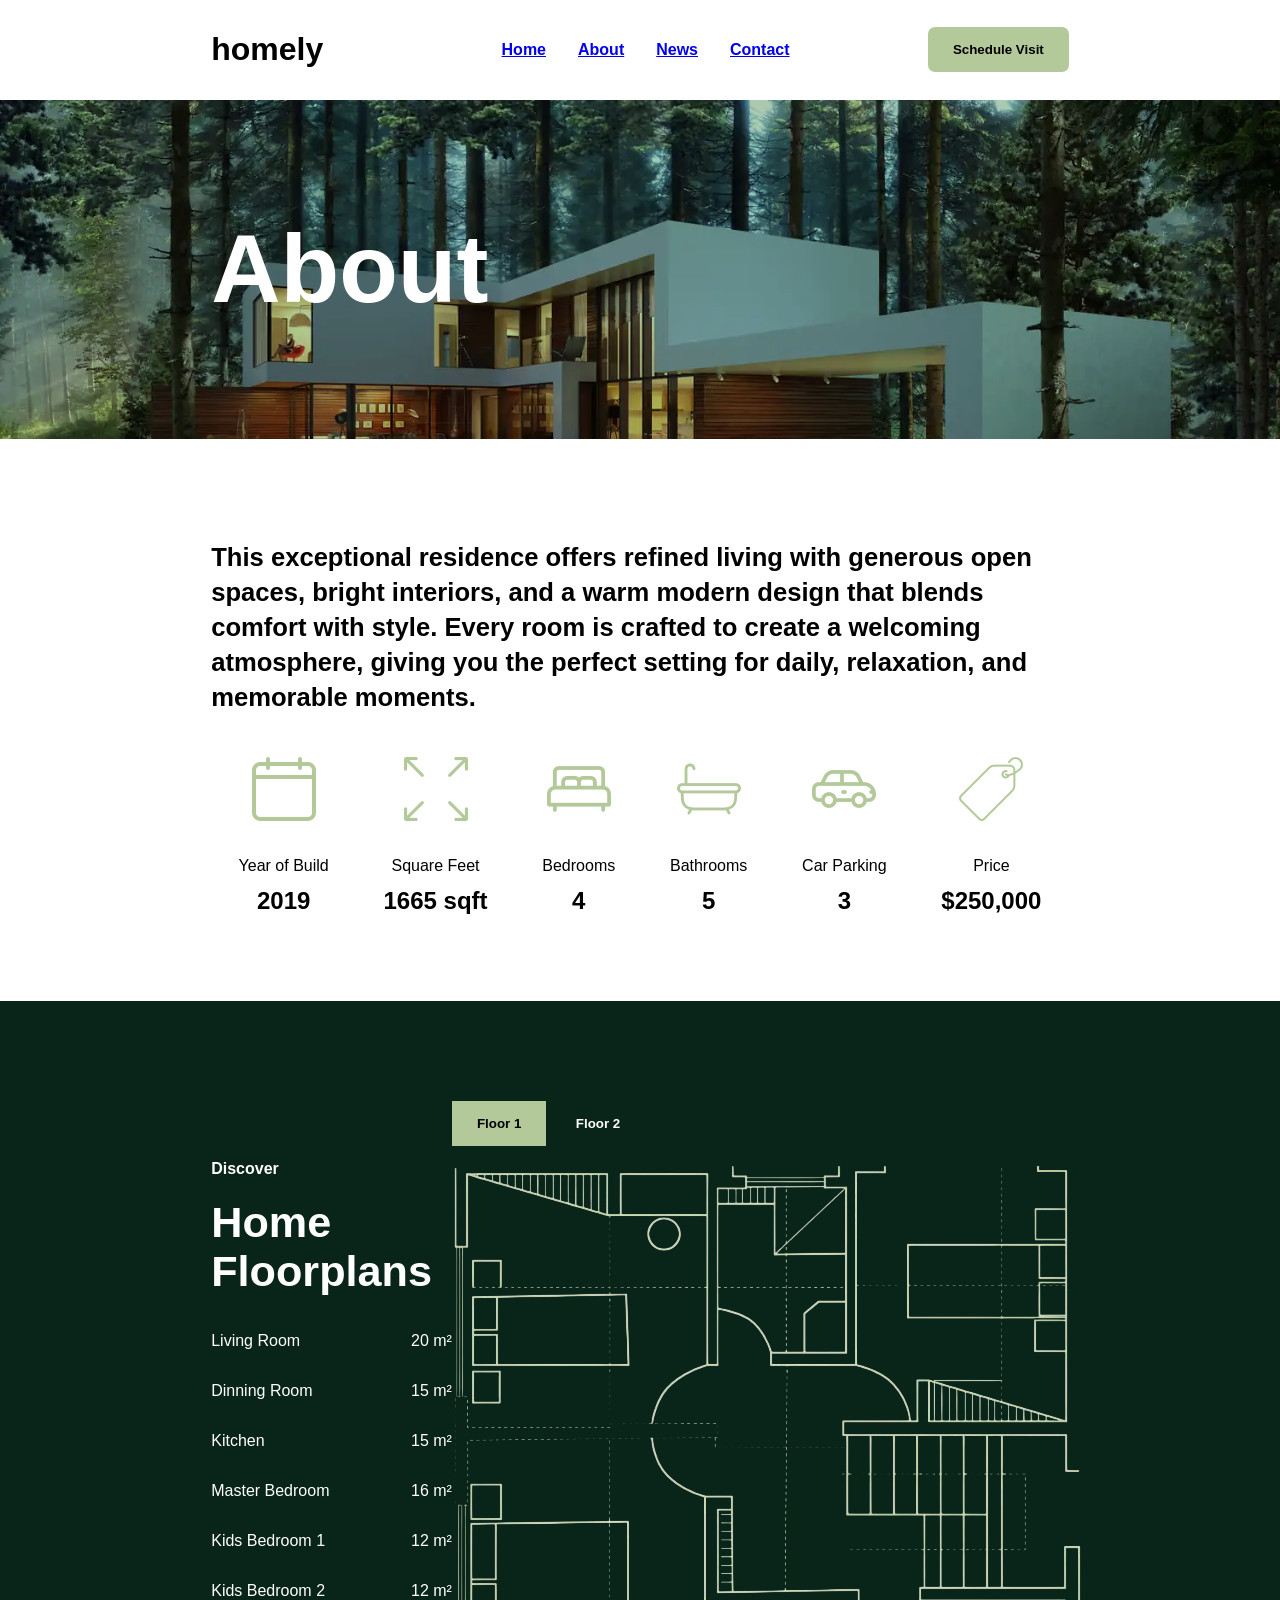
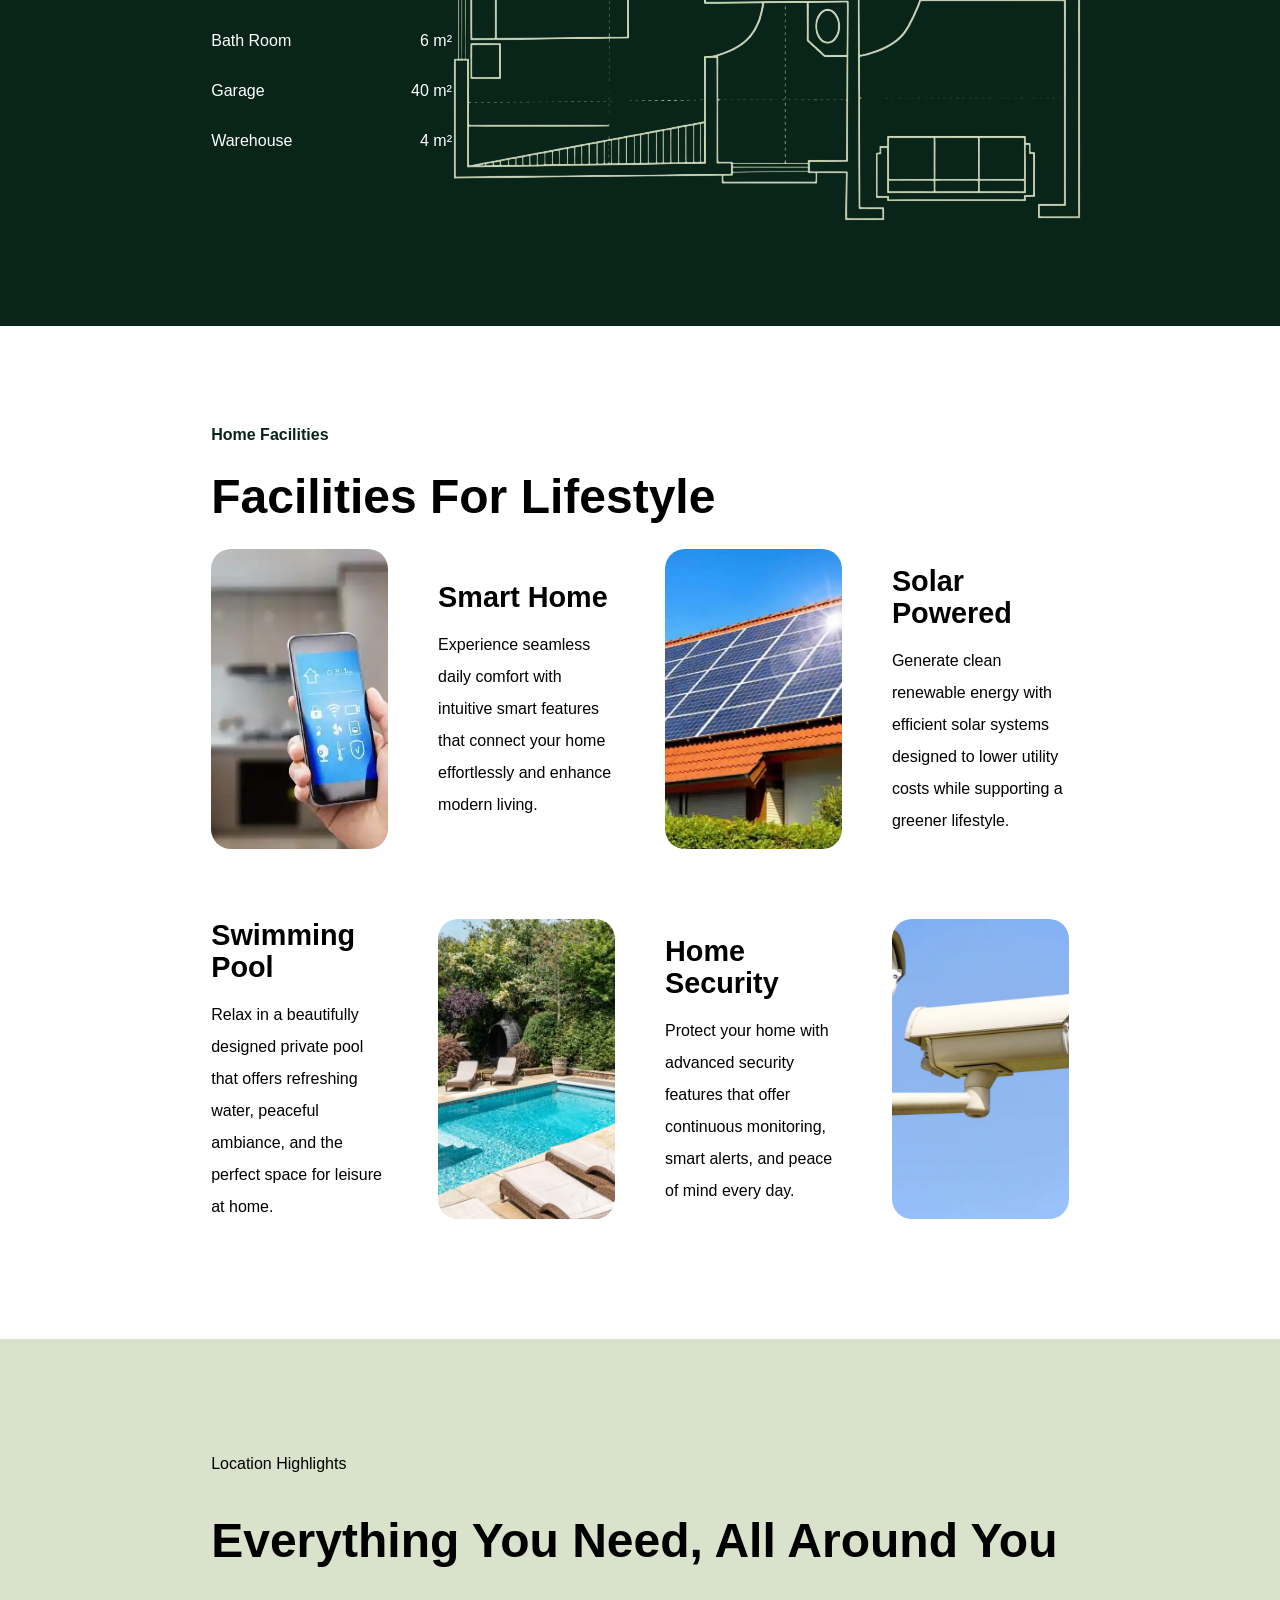
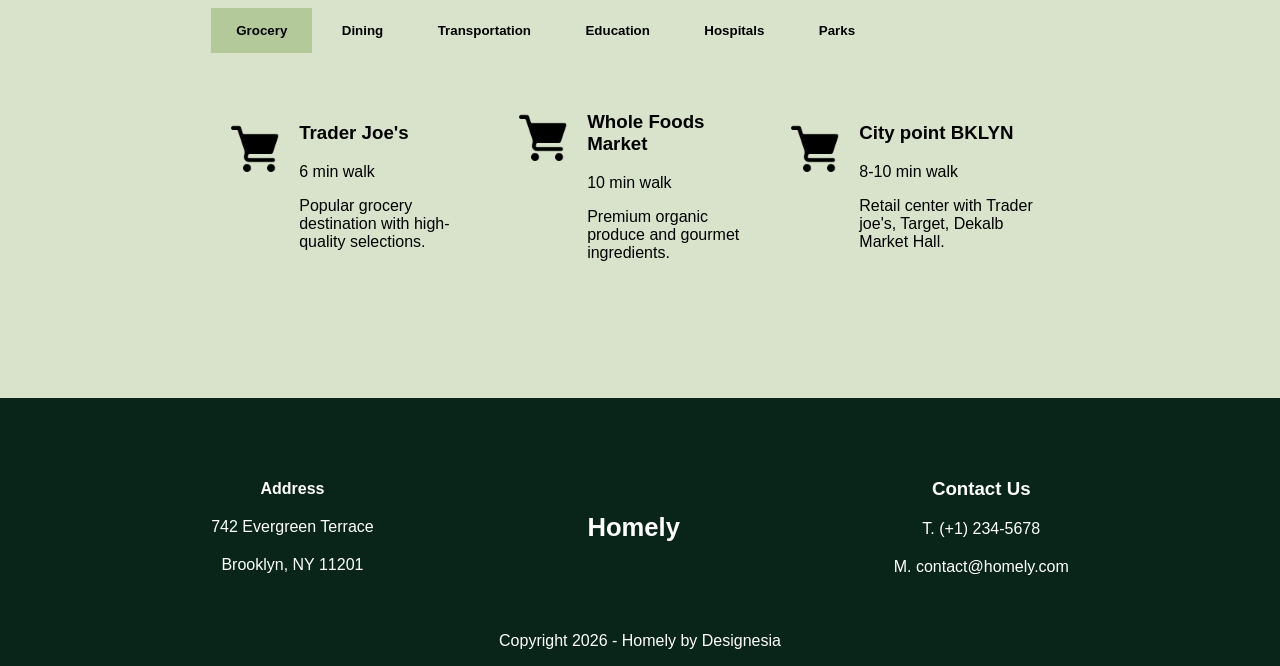
==== commit 0f1ace78: "Optimización de CLS" ====
--- a/About.html
+++ b/About.html
@@ -4,7 +4,7 @@
     <meta charset="UTF-8">
     <meta name="viewport" content="width=device-width, initial-scale=1">
     <title>Title</title>
-    <link rel="preload" href="style.css" as="style" onload="this.onload=null;this.rel='stylesheet'">
+    <link rel="stylesheet" href="style.css">
     <script src="script.js" defer></script>
 </head>
 <body>
@@ -112,7 +112,8 @@
                     <button>Floor 1</button>
                     <button class="TextoBlanco">Floor 2</button>
                 </div>
-                <img src="Images/HouseLayout.webp" height="656" width="630" loading="lazy" alt="Layout de la casa" id="LayoutImage"/>
+                <img src="Images/HouseLayout.webp" height="656" width="630" loading="lazy" alt="Layout de la casa"
+                     id="LayoutImage"/>
             </div>
         </div>
     </div>
@@ -120,13 +121,15 @@
         <p id="AboutFacilitiesSubtitulo">Home Facilities</p>
         <h3 id="LifestyleText">Facilities For Lifestyle</h3>
         <div id="FacilitiesGrid">
-            <div class="FacilitiesImg" id="SmartHomeImg"></div>
+            <img src="Images/SmartHome.webp" alt="Casa Inteligente" height="433" width="600" class="FacilitiesImg"
+                 loading="lazy"/>
             <div class="FacilitiesText">
                 <h3 class="FacilitiesGridTitulo">Smart Home</h3>
                 <p>Experience seamless daily comfort with intuitive smart features that connect
                     your home effortlessly and enhance modern living.</p>
             </div>
-            <div class="FacilitiesImg" id="SolarPoweredImg"></div>
+            <img src="Images/SolarPanels.webp" alt="Paneles Solares" height="653" width="1160"
+                 class="FacilitiesImg" loading="lazy">
             <div class="FacilitiesText">
                 <h3 class="FacilitiesGridTitulo">Solar Powered</h3>
                 <p>Generate clean renewable energy with efficient solar systems designed to
@@ -137,13 +140,15 @@
                 <p>Relax in a beautifully designed private pool that offers refreshing water,
                     peaceful ambiance, and the perfect space for leisure at home.</p>
             </div>
-            <div class="FacilitiesImg" id="SwimmingPoolImg"></div>
+            <img src="Images/SwimmingPool.webp" alt="Piscina" height="1332" width="2000" class="FacilitiesImg"
+                 loading="lazy">
             <div class="FacilitiesText">
                 <h3 class="FacilitiesGridTitulo">Home Security</h3>
                 <p>Protect your home with advanced security features that offer continuous
                     monitoring, smart alerts, and peace of mind every day.</p>
             </div>
-            <div class="FacilitiesImg" id="HomeSecurityImg"></div>
+            <img src="Images/HomeSecurity.webp" alt="Seguridad de casa" height="3072" width="4608"
+                 class="FacilitiesImg" loading="lazy">
         </div>
     </div>
     <div id="Locations">
@@ -160,7 +165,7 @@
             </div>
             <div id="GroceriesList">
                 <div>
-                    <img src="Images/ShoppingKartIcon.webp" loading="lazy" alt="Carrito">
+                    <img src="Images/ShoppingKartIcon.webp" height="64" width="64" loading="lazy" alt="Carrito">
                     <div>
                         <h3>Trader Joe's</h3>
                         <p>6 min walk</p>
@@ -168,7 +173,7 @@
                     </div>
                 </div>
                 <div>
-                    <img src="Images/ShoppingKartIcon.webp" loading="lazy" alt="Carrito">
+                    <img src="Images/ShoppingKartIcon.webp" height="64" width="64" loading="lazy" alt="Carrito">
                     <div>
                         <h3>Whole Foods Market</h3>
                         <p>10 min walk</p>
@@ -176,7 +181,7 @@
                     </div>
                 </div>
                 <div>
-                    <img src="Images/ShoppingKartIcon.webp" loading="lazy" alt="Carrito">
+                    <img src="Images/ShoppingKartIcon.webp" height="64" width="64" loading="lazy" alt="Carrito">
                     <div>
                         <h3>City point BKLYN</h3>
                         <p>8-10 min walk</p>
--- a/style.css
+++ b/style.css
@@ -254,31 +254,38 @@
 #LivingRoomImg {
     background-image: url("Images/LivingRoom.webp");
     background-size: cover;
+    /* Esto sirve para reducir el CLS*/
+    aspect-ratio: 16 / 9;
 }
 
 #MasterBedroomImg {
     background-image: url("Images/MasterBedroom.webp");
     background-size: cover;
+    aspect-ratio: 16 / 9;
 }
 
 #DinningRoomImg {
     background-image: url("Images/DinningRoom.webp");
     background-size: cover;
+    aspect-ratio: 16 / 9;
 }
 
 #KitchenImg {
     background-image: url("Images/Kitchen.webp");
     background-size: cover;
+    aspect-ratio: 16 / 9;
 }
 
 #BathroomImg {
     background-image: url("Images/Bathroom.webp");
     background-size: cover;
+    aspect-ratio: 16 / 9;
 }
 
 #TerraceImg {
     background-image: url("Images/Terrace.webp");
     background-size: cover;
+    aspect-ratio: 16 / 9;
 }
 
 #HomeLayout {
@@ -371,28 +378,11 @@
 }
 
 .FacilitiesImg {
+    width: 100%;
     height: 300px;
     border-radius: 20px;
-}
-
-#SmartHomeImg {
-    background-image: url("Images/SmartHome.webp");
-    background-size: cover;
-}
-
-#SolarPoweredImg {
-    background-image: url("Images/SolarPanels.webp");
-    background-size: cover;
-}
-
-#SwimmingPoolImg {
-    background-image: url("Images/SwimmingPool.webp");
-    background-size: cover;
-}
-
-#HomeSecurityImg {
-    background-image: url("Images/HomeSecurity.webp");
-    background-size: cover;
+    /* Para que cubra la imagen */
+    object-fit: cover;
 }
 
 .FacilitiesGridTitulo {
@@ -838,6 +828,7 @@
     font-size: 0.8rem;
     margin-top: 4px;
     /* Evita que el layout salte al aparecer */
+    /* También reduce el CLS, ya que reserva un espacio aún que esté vacío */
     min-height: 18px;
 }
 
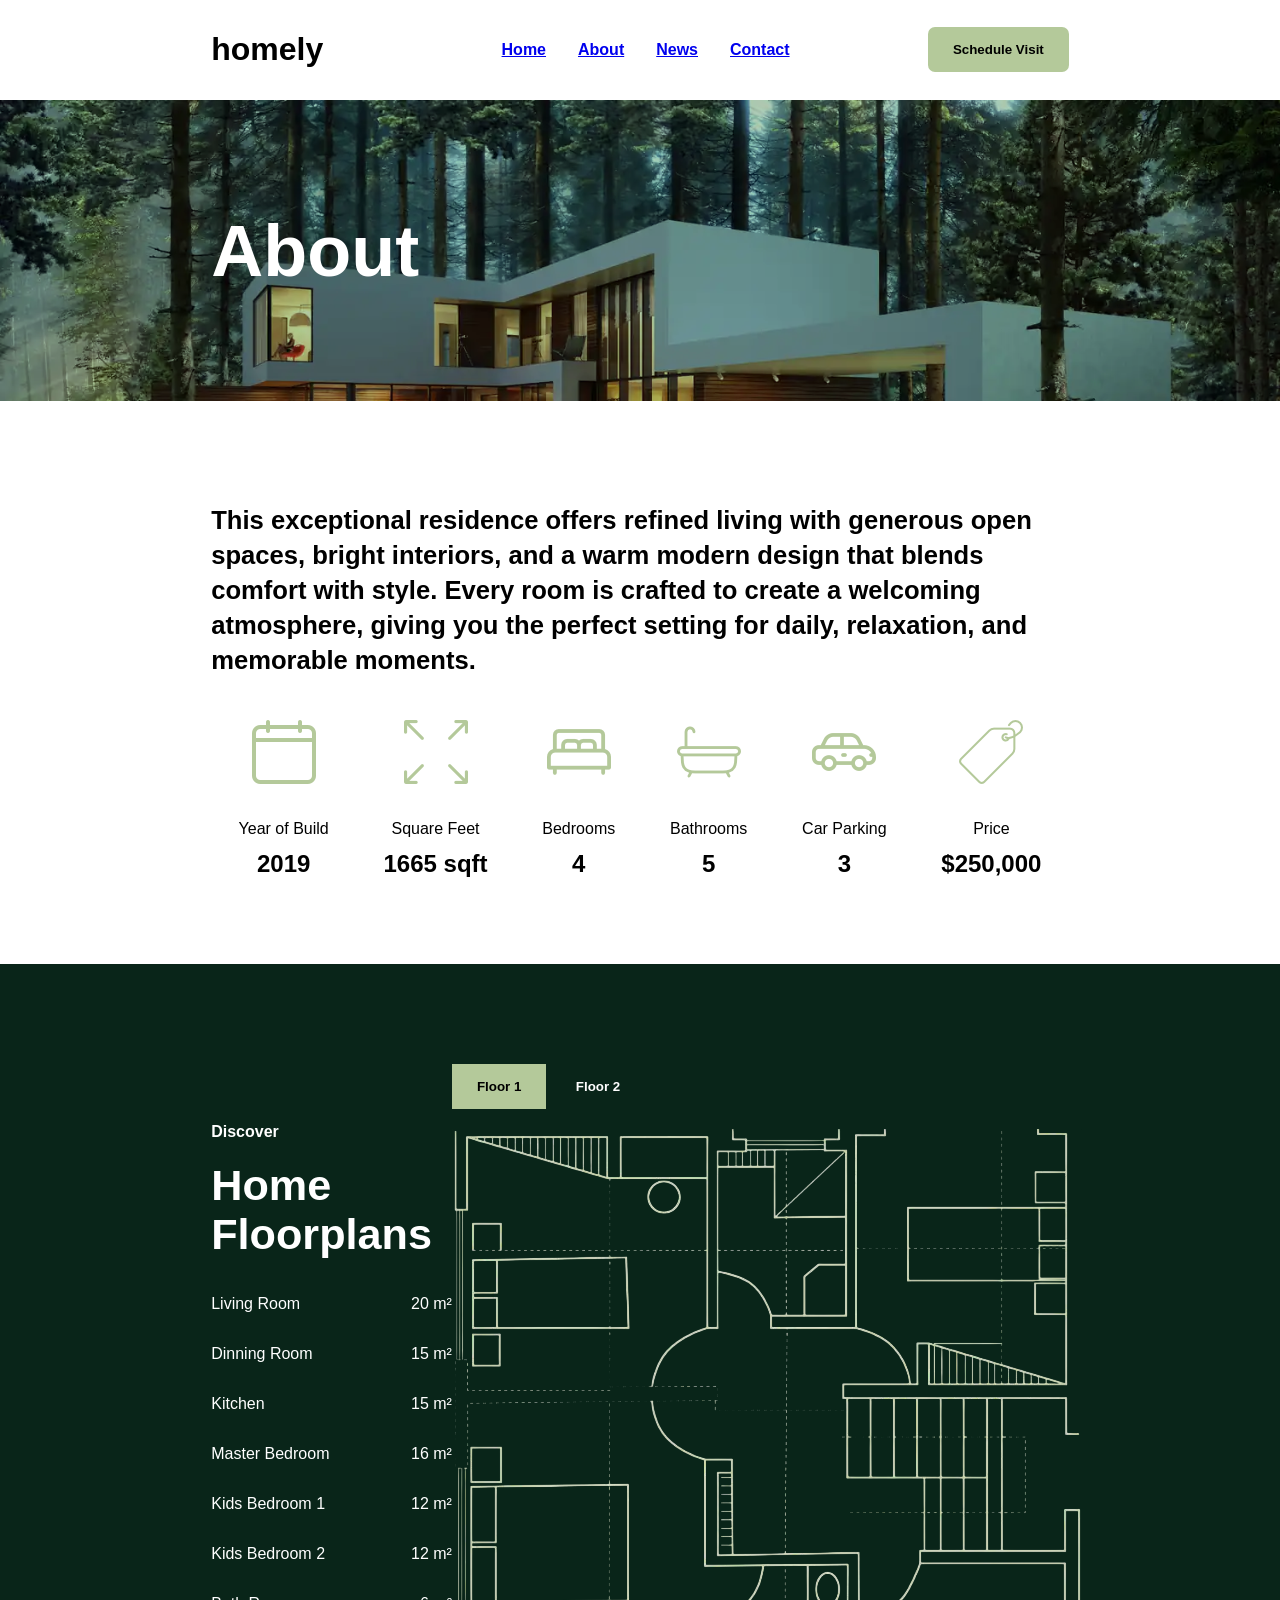
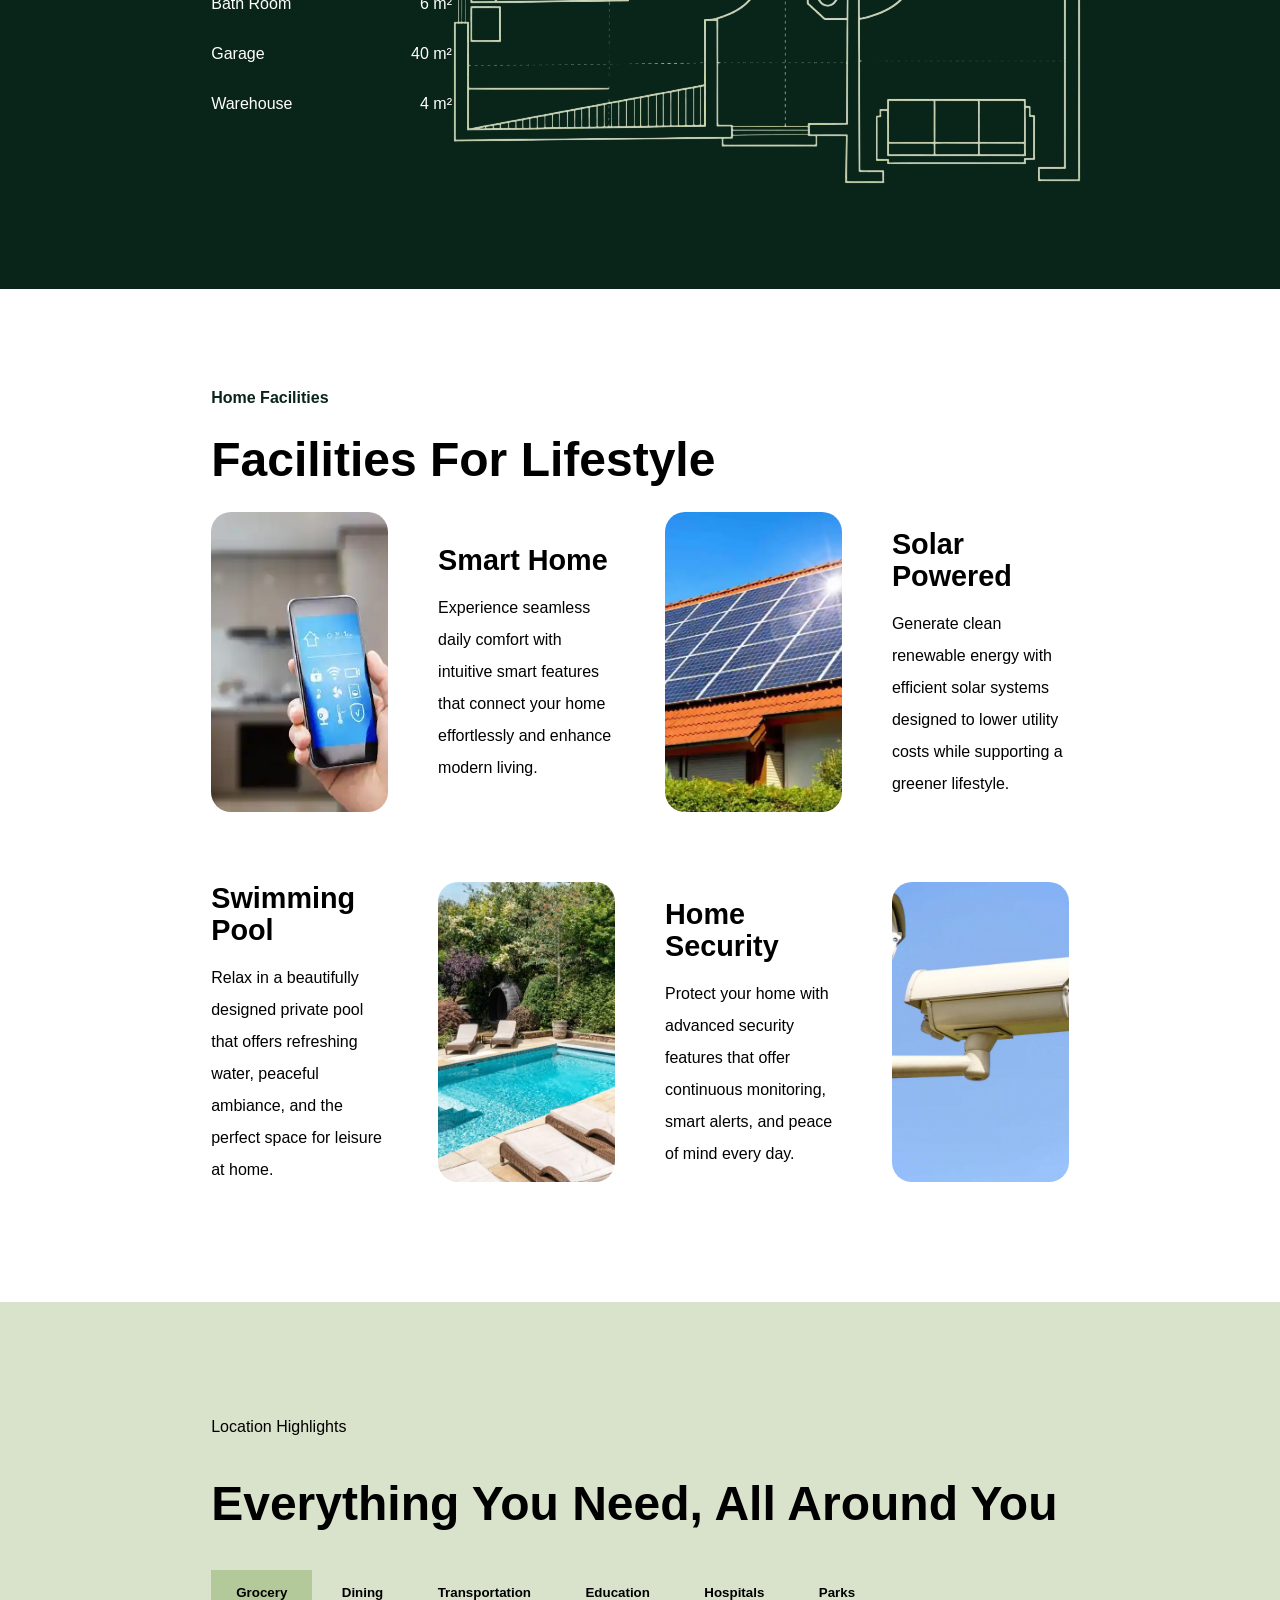
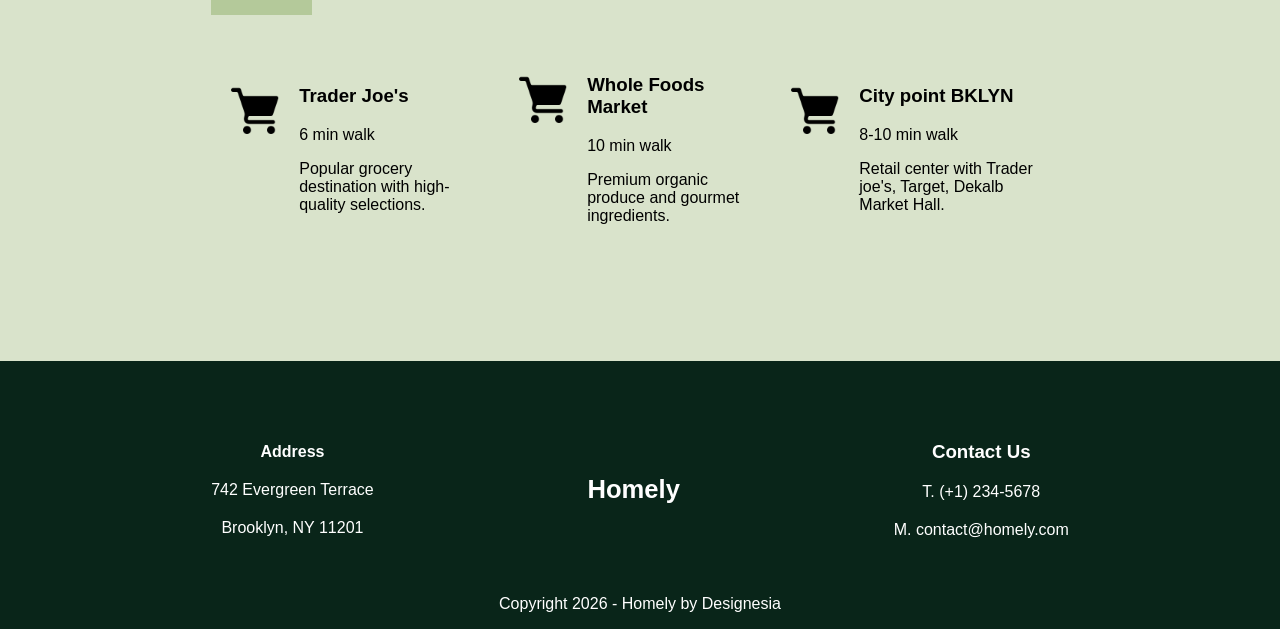
==== commit 66e17916: "Añadidos meta descs + arreglada estructura semántica + pulido código" ====
--- a/About.html
+++ b/About.html
@@ -2,8 +2,10 @@
 <html lang="en">
 <head>
     <meta charset="UTF-8">
+    <meta name="description" content="Página Acerca De de Landing page Homely">
+    <meta name="keywords" content="About, Landing Page, Homely, Propiedad, Casa">
     <meta name="viewport" content="width=device-width, initial-scale=1">
-    <title>Title</title>
+    <title>Homely</title>
     <link rel="stylesheet" href="style.css">
     <script src="script.js" defer></script>
 </head>
@@ -22,12 +24,12 @@
     <button>Schedule Visit</button>
 </header>
 <main>
-    <div id="SubpageTitulo">
+    <section id="SubpageTitulo">
         <div>
             <h1>About</h1>
         </div>
-    </div>
-    <div id="AboutSubsection">
+    </section>
+    <section id="AboutSubsection">
         <h2 id="AboutSubtitulo">This exceptional residence offers refined living with generous open spaces, bright
             interiors, and a warm
             modern design that blends comfort with style. Every room is crafted to create a welcoming atmosphere, giving
@@ -64,8 +66,8 @@
                 <h3>$250,000</h3>
             </div>
         </div>
-    </div>
-    <div id="AboutLayout">
+    </section>
+    <section id="AboutLayout">
         <div id="HomeLayout">
             <div>
                 <p id="AboutLayoutSubtitulo">Discover</p>
@@ -116,8 +118,8 @@
                      id="LayoutImage"/>
             </div>
         </div>
-    </div>
-    <div id="AboutFacilities">
+    </section>
+    <section id="AboutFacilities">
         <p id="AboutFacilitiesSubtitulo">Home Facilities</p>
         <h3 id="LifestyleText">Facilities For Lifestyle</h3>
         <div id="FacilitiesGrid">
@@ -150,8 +152,8 @@
             <img src="Images/HomeSecurity.webp" alt="Seguridad de casa" height="3072" width="4608"
                  class="FacilitiesImg" loading="lazy">
         </div>
-    </div>
-    <div id="Locations">
+    </section>
+    <section id="Locations">
         <div>
             <p>Location Highlights</p>
             <h2 id="LocationsTitulo">Everything You Need, All Around You</h2>
@@ -190,7 +192,7 @@
                 </div>
             </div>
         </div>
-    </div>
+    </section>
 </main>
 <footer>
     <div>
--- a/style.css
+++ b/style.css
@@ -254,38 +254,31 @@
 #LivingRoomImg {
     background-image: url("Images/LivingRoom.webp");
     background-size: cover;
-    /* Esto sirve para reducir el CLS*/
-    aspect-ratio: 16 / 9;
 }
 
 #MasterBedroomImg {
     background-image: url("Images/MasterBedroom.webp");
     background-size: cover;
-    aspect-ratio: 16 / 9;
 }
 
 #DinningRoomImg {
     background-image: url("Images/DinningRoom.webp");
     background-size: cover;
-    aspect-ratio: 16 / 9;
 }
 
 #KitchenImg {
     background-image: url("Images/Kitchen.webp");
     background-size: cover;
-    aspect-ratio: 16 / 9;
 }
 
 #BathroomImg {
     background-image: url("Images/Bathroom.webp");
     background-size: cover;
-    aspect-ratio: 16 / 9;
 }
 
 #TerraceImg {
     background-image: url("Images/Terrace.webp");
     background-size: cover;
-    aspect-ratio: 16 / 9;
 }
 
 #HomeLayout {
@@ -548,7 +541,7 @@
     gap: 20px;
 }
 
-#NewsGrid div {
+#NewsGrid article {
     height: 400px;
     background-color: #B1CFB7;
     background-blend-mode: multiply;
@@ -558,7 +551,7 @@
     justify-content: end;
 }
 
-#NewsGrid div > p {
+#NewsGrid article > p {
     margin: 0 40px 50px 40px;
     font-size: 1.2rem;
     line-height: 2rem;
